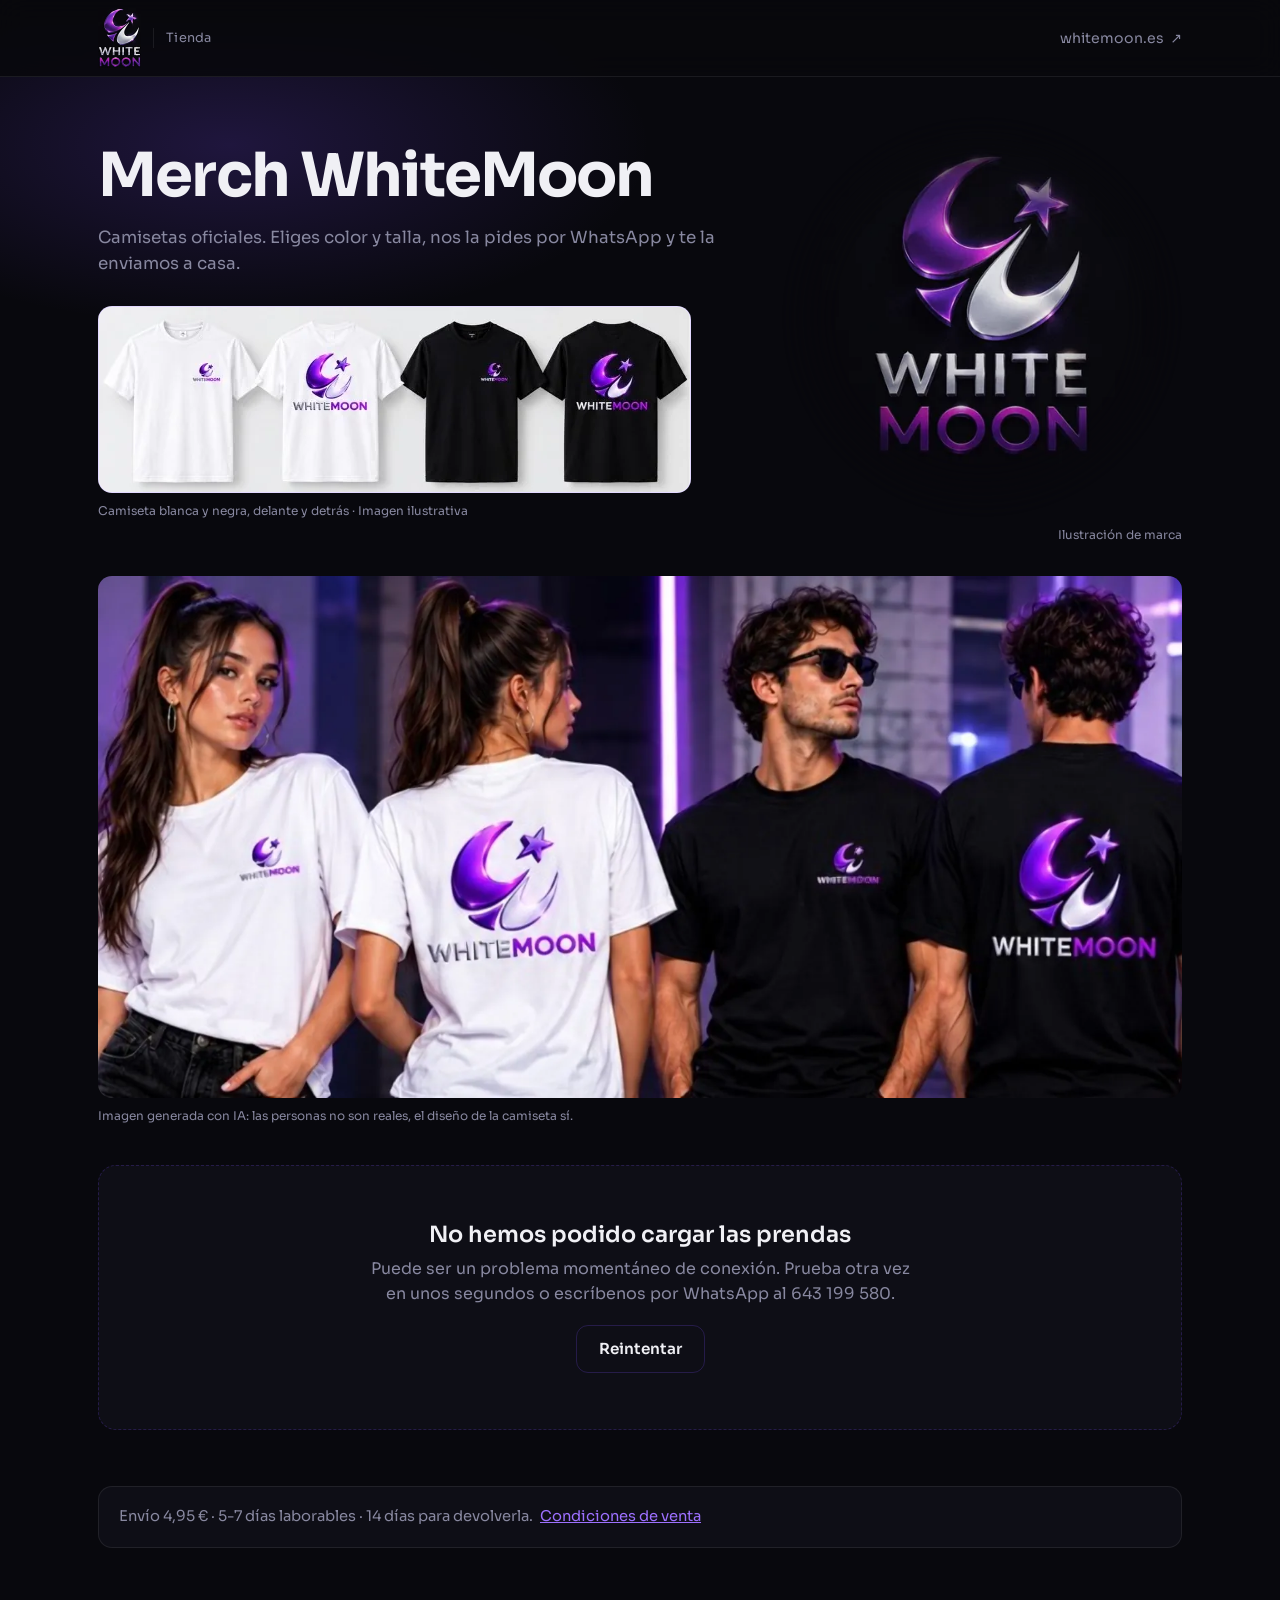
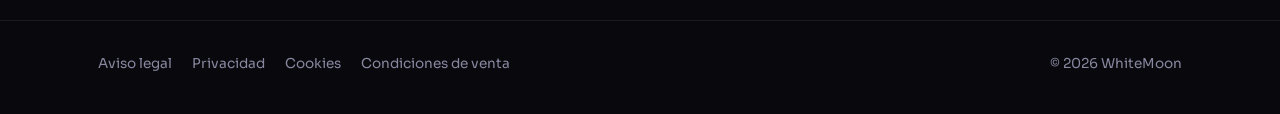
==== index.html @ d34bce5b "fix: sizes real de la foto de modelos Co-Authored-By: Claude Opus 5.5 <noreply@anthropic.com>" ====
<!DOCTYPE html>
<html lang="es">
<head>
<meta charset="utf-8">
<meta name="viewport" content="width=device-width, initial-scale=1">
<meta http-equiv="Content-Security-Policy" content="default-src 'self'; script-src 'self'; style-src 'self'; img-src 'self' data: https://mlaqtniujnvfxcvcourm.supabase.co; font-src 'self'; connect-src 'self' https://mlaqtniujnvfxcvcourm.supabase.co; base-uri 'self'; form-action 'none'; object-src 'none'">
<meta name="referrer" content="strict-origin-when-cross-origin">
<title>Merch WhiteMoon · Camisetas oficiales · WhiteMoon</title>
<meta name="description" content="Camisetas oficiales de WhiteMoon. Elige color y talla y pídela por WhatsApp. Precio final con IVA incluido y 14 días para devolverla.">
<link rel="canonical" href="https://tienda.whitemoon.es/">
<meta name="robots" content="index, follow">
<meta name="theme-color" content="#08080d">

<meta property="og:type" content="website">
<meta property="og:locale" content="es_ES">
<meta property="og:site_name" content="WhiteMoon">
<meta property="og:title" content="Merch WhiteMoon · Camisetas oficiales">
<meta property="og:description" content="Camisetas oficiales de WhiteMoon. Elige color y talla y pídela por WhatsApp.">
<meta property="og:url" content="https://tienda.whitemoon.es/">
<meta property="og:image" content="https://tienda.whitemoon.es/assets/img/og-tienda.jpg">
<meta property="og:image:type" content="image/jpeg">
<meta property="og:image:width" content="1200">
<meta property="og:image:height" content="630">
<meta property="og:image:alt" content="Merch WhiteMoon · Camisetas oficiales">
<meta name="twitter:card" content="summary_large_image">
<meta name="twitter:title" content="Merch WhiteMoon · Camisetas oficiales">
<meta name="twitter:description" content="Camisetas oficiales de WhiteMoon. Elige color y talla y pídela por WhatsApp.">
<meta name="twitter:image" content="https://tienda.whitemoon.es/assets/img/og-tienda.jpg">

<link rel="icon" href="favicon.ico" sizes="any">
<link rel="icon" type="image/png" sizes="32x32" href="favicon-32.png">
<link rel="apple-touch-icon" href="apple-touch-icon.png">
<link rel="preload" href="assets/fonts/sora-latin-var.woff2" as="font" type="font/woff2" crossorigin>
<link rel="preconnect" href="https://mlaqtniujnvfxcvcourm.supabase.co" crossorigin>
<link rel="stylesheet" href="assets/base.css">
<link rel="stylesheet" href="assets/tienda.css">

<script type="application/ld+json">
{
  "@context": "https://schema.org",
  "@type": "Organization",
  "@id": "https://whitemoon.es/#organization",
  "name": "WhiteMoon",
  "url": "https://whitemoon.es/",
  "logo": "https://whitemoon.es/logo.png",
  "email": "comercial@whitemoon.es",
  "telephone": "+34643199580",
  "address": {
    "@type": "PostalAddress",
    "addressLocality": "Majadahonda",
    "addressRegion": "Madrid",
    "addressCountry": "ES"
  }
}
</script>
</head>
<body>
<a class="skip" href="#catalogo">Saltar al catálogo</a>

<header class="top">
  <div class="wrap">
    <a class="brand" href="https://whitemoon.es/" aria-label="WhiteMoon, ir a whitemoon.es">
      <picture>
        <source type="image/webp" srcset="assets/img/logo-wm.webp">
        <img src="assets/img/logo-wm.png" width="86" height="120" alt="WhiteMoon">
      </picture>
      <span>Tienda</span>
    </a>
    <a class="top-link" href="https://whitemoon.es/">whitemoon.es <span aria-hidden="true">↗</span></a>
  </div>
</header>

<main id="main">
  <section class="hero">
    <div class="wrap hero-grid">
      <div class="hero-txt">
        <h1>Merch WhiteMoon</h1>
        <p>Camisetas oficiales. Eliges color y talla, nos la pides por WhatsApp y te la enviamos a casa.</p>
        <figure class="hero-banda">
          <picture>
            <source type="image/webp" srcset="assets/img/camisetas-banda.webp">
            <img src="assets/img/camisetas-banda.jpg" width="591" height="185" alt="Camiseta WhiteMoon en blanco y en negro, vista de frente y de espalda" loading="lazy" decoding="async">
          </picture>
          <figcaption>Camiseta blanca y negra, delante y detrás · Imagen ilustrativa</figcaption>
        </figure>
      </div>
      <figure class="hero-fig">
        <picture>
          <source type="image/webp" srcset="assets/img/hero-merch-480.webp 480w, assets/img/hero-merch-800.webp 800w" sizes="(max-width: 600px) 260px, (max-width: 900px) 300px, 400px">
          <img src="assets/img/hero-merch-800.jpg" width="800" height="800" alt="Logo de WhiteMoon en relieve sobre tela negra" loading="eager" fetchpriority="high" decoding="async">
        </picture>
        <figcaption>Ilustración de marca</figcaption>
      </figure>
    </div>
  </section>

  <section class="wrap modelos" aria-label="La camiseta WhiteMoon puesta">
    <figure class="modelos-fig">
      <picture>
        <source type="image/webp" srcset="assets/img/modelos-camisetas-640.webp 640w, assets/img/modelos-camisetas-1000.webp 1000w, assets/img/modelos-camisetas-1600.webp 1600w, assets/img/modelos-camisetas-2400.webp 2400w" sizes="(max-width: 600px) calc(100vw - 32px), (max-width: 900px) calc(100vw - 44px), min(calc(100vw - 56px), 1084px)">
        <img src="assets/img/modelos-camisetas-1600.jpg" width="2400" height="1155" alt="Cuatro modelos con la camiseta WhiteMoon en blanco y en negro, de frente y de espalda" decoding="async">
      </picture>
      <figcaption>Imagen generada con IA: las personas no son reales, el diseño de la camiseta sí.</figcaption>
    </figure>
  </section>

  <section id="catalogo" class="wrap" aria-labelledby="catalogo-titulo">
    <h2 id="catalogo-titulo" class="sr-only">Prendas disponibles</h2>

    <div id="estado" class="estado" role="status" aria-live="polite">
      <div class="skeleton" aria-hidden="true"><span></span><span></span><span></span></div>
      <p class="sr-only">Cargando prendas…</p>
    </div>

    <ul id="rejilla" class="rejilla" hidden></ul>

    <p class="envio">
      Envío <span data-cfg="envio">4,95 €</span> · <span data-cfg="plazo">5-7 días laborables</span> · <span data-cfg="devolucion">14</span> días para devolverla.
      <a href="condiciones/">Condiciones de venta</a>
    </p>
  </section>
</main>

<footer class="foot">
  <div class="wrap">
    <nav aria-label="Legal">
      <a href="https://whitemoon.es/aviso-legal/">Aviso legal</a>
      <a href="https://whitemoon.es/politica-privacidad/">Privacidad</a>
      <a href="https://whitemoon.es/politica-cookies/">Cookies</a>
      <a href="condiciones/">Condiciones de venta</a>
    </nav>
    <p>© <span id="anio">2026</span> WhiteMoon</p>
  </div>
</footer>

<template id="tpl-prenda">
  <li class="prenda">
    <div class="galeria">
      <div class="pista" tabindex="0"></div>
      <button class="flecha ant" type="button" aria-label="Foto anterior" hidden>‹</button>
      <button class="flecha sig" type="button" aria-label="Foto siguiente" hidden>›</button>
      <div class="puntos" hidden></div>
      <p class="ia" hidden>Modelos generados con IA · la prenda es real</p>
    </div>
    <div class="cuerpo">
      <h3 class="nombre"></h3>
      <p class="desc"></p>
      <p class="precio"><strong></strong> <span>IVA incluido</span></p>
      <fieldset class="opciones op-color" hidden><legend>Color</legend><div class="chips"></div></fieldset>
      <fieldset class="opciones op-talla" hidden><legend>Talla</legend><div class="chips"></div></fieldset>
      <a class="btn btn-wa" role="button" aria-disabled="true" target="_blank" rel="noopener">Pedir por WhatsApp</a>
      <p class="aviso-sel" aria-live="polite"></p>
    </div>
  </li>
</template>

<script src="assets/config.js"></script>
<script src="assets/tienda.js" defer></script>
</body>
</html>
---- assets/base.css ----
@font-face{font-family:'Sora';font-style:normal;font-weight:100 800;font-display:swap;src:url('fonts/sora-latin-var.woff2') format('woff2-variations'),url('fonts/sora-latin-var.woff2') format('woff2')}

:root{
  --bg:#08080d;--bg2:#0e0e16;--card:#111118;--card2:#16161f;
  --p:#7c4dff;--p2:#9d70ff;--g:#00d4aa;--wa:#25D366;--wa-dark:#128C7E;
  --text:#f0f0f5;--muted:#8888a0;--muted2:#5a5a70;
  --border:rgba(124,77,255,.22);--border-soft:rgba(255,255,255,.08);
  --danger:#ff6b81;
  --r:14px;--max:1140px;
  --ease:cubic-bezier(.22,1,.36,1);
  --z-sticky:10;--z-toast:40;
}

*,*::before,*::after{box-sizing:border-box;margin:0;padding:0}
[hidden]{display:none!important}
html{-webkit-text-size-adjust:100%}
body{font-family:'Sora',system-ui,-apple-system,'Segoe UI',sans-serif;background:var(--bg);color:var(--text);line-height:1.6;-webkit-font-smoothing:antialiased;min-height:100vh;display:flex;flex-direction:column;overflow-x:hidden}
main{flex:1;width:100%}
img{max-width:100%;display:block}
a{color:var(--p2)}
a:hover{color:var(--text)}
button,input,textarea,select{font:inherit;color:inherit}
h1,h2,h3{line-height:1.15;text-wrap:balance}
:focus-visible{outline:2px solid var(--g);outline-offset:3px;border-radius:6px}
.sr-only{position:absolute;width:1px;height:1px;padding:0;margin:-1px;overflow:hidden;clip:rect(0,0,0,0);white-space:nowrap;border:0}
.wrap{max-width:var(--max);margin:0 auto;padding:0 28px}
.skip{position:absolute;left:12px;top:-60px;background:var(--p);color:#fff;padding:10px 14px;border-radius:8px;z-index:var(--z-toast);text-decoration:none}
.skip:focus{top:12px}

/* Cabecera */
.top{position:sticky;top:0;z-index:var(--z-sticky);background:rgba(8,8,13,.88);backdrop-filter:blur(14px);-webkit-backdrop-filter:blur(14px);border-bottom:1px solid var(--border-soft)}
.top .wrap{height:76px;display:flex;align-items:center;justify-content:space-between;gap:16px}
.brand{display:flex;align-items:center;gap:12px;text-decoration:none;color:var(--text)}
.brand picture{display:block}
.brand img{height:60px;width:auto}
.brand span{font-size:.8rem;color:var(--muted);border-left:1px solid var(--border-soft);padding-left:12px;letter-spacing:.02em}
.top-link{font-size:.88rem;text-decoration:none;color:var(--muted);display:inline-flex;align-items:center;gap:6px;padding:8px 0}
.top-link:hover{color:var(--text)}

/* Botones */
.btn{display:inline-flex;align-items:center;justify-content:center;gap:8px;min-height:48px;padding:0 22px;border-radius:12px;border:1px solid transparent;font-weight:600;font-size:.95rem;text-decoration:none;cursor:pointer;transition:background-color .2s var(--ease),border-color .2s var(--ease),color .2s var(--ease),transform .2s var(--ease)}
.btn:active{transform:scale(.98)}
.btn-p{background:var(--p);color:#fff}
.btn-p:hover{background:var(--p2);color:#fff}
.btn-ghost{background:transparent;border-color:var(--border);color:var(--text)}
.btn-ghost:hover{border-color:var(--p2);color:var(--text)}
.btn-danger{background:transparent;border-color:rgba(255,107,129,.45);color:var(--danger)}
.btn-danger:hover{background:rgba(255,107,129,.1);color:var(--danger)}
.btn[disabled],.btn[aria-disabled="true"]{opacity:.45;cursor:not-allowed;transform:none}

/* Pie */
.foot{border-top:1px solid var(--border-soft);margin-top:72px;padding:32px 0 40px;font-size:.85rem;color:var(--muted)}
.foot .wrap{display:flex;flex-wrap:wrap;gap:14px 28px;align-items:center;justify-content:space-between}
.foot nav{display:flex;flex-wrap:wrap;gap:8px 20px}
.foot a{color:var(--muted);text-decoration:none}
.foot a:hover{color:var(--text);text-decoration:underline}

@media (max-width:900px){.wrap{padding:0 22px}}
@media (max-width:600px){
  .wrap{padding:0 16px}
  .top .wrap{height:62px}
  .brand img{height:44px}
  .brand span{display:none}
  .foot .wrap{flex-direction:column;align-items:flex-start}
}
@media (prefers-reduced-motion:reduce){*,*::before,*::after{transition-duration:.01ms!important;animation-duration:.01ms!important;scroll-behavior:auto!important}}
---- assets/tienda.css ----
/* Hero */
.hero{padding:40px 0 32px;position:relative;isolation:isolate}
.hero-grid{display:grid;grid-template-columns:minmax(0,1fr) minmax(0,400px);align-items:center;gap:32px 48px}
.hero-fig{justify-self:end;width:100%;max-width:400px}
.hero-fig img{width:100%;height:auto;aspect-ratio:1;-webkit-mask-image:radial-gradient(closest-side,#000 72%,transparent 100%);mask-image:radial-gradient(closest-side,#000 72%,transparent 100%)}
.hero-banda{margin-top:28px;max-width:593px}
.hero-banda img{display:block;width:100%;height:auto;background:#fff;border:1px solid var(--border);border-radius:14px}
.hero-banda figcaption{margin-top:8px;font-size:.75rem;color:var(--muted)}
.hero-fig figcaption{margin-top:8px;font-size:.75rem;color:var(--muted);text-align:right}
.hero::before{content:"";position:absolute;inset:-40px 0 auto 0;height:360px;background:radial-gradient(600px 260px at 18% 30%,rgba(124,77,255,.20),transparent 70%);z-index:-1;pointer-events:none}
.hero h1{font-size:clamp(2.2rem,5.5vw,3.8rem);font-weight:700;letter-spacing:-.03em}
.hero p{margin-top:14px;max-width:52ch;color:var(--muted);font-size:1.05rem}

/* Foto de modelos */
.modelos{margin-bottom:32px}
.modelos-fig img{display:block;width:100%;height:auto;border-radius:14px}
.modelos-fig figcaption{margin-top:8px;font-size:.75rem;color:var(--muted)}

/* Rejilla */
.rejilla{list-style:none;display:grid;grid-template-columns:repeat(auto-fill,minmax(300px,1fr));gap:28px}
.prenda{background:var(--card);border:1px solid var(--border-soft);border-radius:18px;overflow:hidden;display:flex;flex-direction:column;min-width:0}

/* Galería: scroll-snap, sin librerías */
.galeria{position:relative;background:var(--bg2)}
.pista{display:flex;overflow-x:auto;scroll-snap-type:x mandatory;scrollbar-width:none;aspect-ratio:4/5;overscroll-behavior-x:contain}
.pista::-webkit-scrollbar{display:none}
.pista:focus-visible{outline-offset:-3px}
.pista img{flex:0 0 100%;width:100%;height:100%;object-fit:cover;scroll-snap-align:center;scroll-snap-stop:always}
.sin-foto{flex:0 0 100%;display:grid;place-items:center;color:var(--muted2);font-size:.9rem}
.flecha{position:absolute;top:50%;translate:0 -50%;width:40px;height:40px;border-radius:50%;border:1px solid rgba(255,255,255,.18);background:rgba(8,8,13,.62);color:var(--text);font-size:1.5rem;line-height:1;cursor:pointer;display:grid;place-items:center;padding-bottom:3px;transition:background-color .2s var(--ease)}
.flecha:hover{background:rgba(124,77,255,.75)}
.flecha.ant{left:10px}.flecha.sig{right:10px}
.flecha[hidden]{display:none}
.puntos{position:absolute;left:0;right:0;bottom:12px;display:flex;justify-content:center;gap:4px}
.puntos[hidden]{display:none}
.puntos button{width:24px;height:24px;border:0;background:none;cursor:pointer;display:grid;place-items:center}
.puntos button::before{content:"";width:7px;height:7px;border-radius:50%;background:rgba(255,255,255,.45);transition:background-color .2s,transform .2s var(--ease)}
.puntos button[aria-current="true"]::before{background:#fff;transform:scale(1.3)}
.ia{position:absolute;left:10px;top:10px;right:10px;width:fit-content;max-width:calc(100% - 20px);font-size:.72rem;line-height:1.35;padding:6px 10px;border-radius:8px;background:rgba(8,8,13,.78);border:1px solid rgba(255,255,255,.14);color:var(--text)}

/* Cuerpo */
.cuerpo{padding:20px 20px 22px;display:flex;flex-direction:column;gap:14px;flex:1}
.nombre{font-size:1.2rem;font-weight:600;letter-spacing:-.01em}
.desc{color:var(--muted);font-size:.92rem;margin-top:-6px;white-space:pre-line}
.desc:empty{display:none}
.precio{display:flex;align-items:baseline;gap:10px;flex-wrap:wrap}
.precio strong{font-size:1.9rem;font-weight:700;letter-spacing:-.02em}
.precio span{font-size:.8rem;color:var(--muted)}
.opciones{border:0;min-width:0}
.opciones legend{font-size:.8rem;color:var(--muted);margin-bottom:8px}
.opciones[hidden]{display:none}
.chips{display:flex;flex-wrap:wrap;gap:8px}
.chip{position:relative}
.chip input{position:absolute;opacity:0;inset:0;margin:0;cursor:pointer}
.chip span{display:inline-flex;align-items:center;gap:8px;min-height:44px;min-width:48px;justify-content:center;padding:0 14px;border-radius:10px;border:1px solid var(--border-soft);background:var(--card2);font-size:.88rem;transition:border-color .15s,background-color .15s}
.chip input:hover+span{border-color:var(--border)}
.chip input:checked+span{border-color:var(--p2);background:rgba(124,77,255,.18)}
.chip input:focus-visible+span{outline:2px solid var(--g);outline-offset:2px}
.muestra{width:14px;height:14px;border-radius:50%;border:1px solid rgba(255,255,255,.35)}
.btn-wa{margin-top:auto;width:100%;background:var(--wa);color:#06220f;font-weight:700}
.btn-wa:hover{background:#2fe277;color:#06220f}
.btn-wa[aria-disabled="true"]{background:var(--card2);color:var(--muted);border-color:var(--border-soft);opacity:1}
.aviso-sel{font-size:.8rem;color:var(--muted);min-height:1.2em;margin-top:-6px}

/* Estados */
.estado{padding:8px 0 24px}
.estado[hidden]{display:none}
.skeleton{display:grid;grid-template-columns:repeat(auto-fill,minmax(300px,1fr));gap:28px}
.skeleton span{display:block;aspect-ratio:4/6;border-radius:18px;background:linear-gradient(100deg,var(--card) 40%,var(--card2) 50%,var(--card) 60%) 0 0/200% 100%;animation:brillo 1.4s linear infinite}
@keyframes brillo{to{background-position:-200% 0}}
.mensaje{text-align:center;padding:56px 20px;border:1px dashed var(--border);border-radius:18px;background:var(--bg2)}
.mensaje h3{font-size:1.4rem;font-weight:600}
.mensaje p{color:var(--muted);margin:8px auto 18px;max-width:46ch}

.envio{margin-top:32px;padding:18px 20px;border-radius:14px;background:var(--bg2);border:1px solid var(--border-soft);color:var(--muted);font-size:.92rem}
.envio a{margin-left:4px;white-space:nowrap}

@media (max-width:900px){.hero{padding:32px 0 28px}.hero-grid{grid-template-columns:minmax(0,1fr) minmax(0,300px);gap:24px 28px}.rejilla,.skeleton{gap:20px}}
@media (max-width:600px){
  .hero{padding:28px 0 20px}
  .hero-grid{grid-template-columns:1fr}
  .hero-fig{max-width:260px}
  .rejilla,.skeleton{grid-template-columns:1fr}
  .skeleton span:nth-child(n+2){display:none}
  .cuerpo{padding:18px 16px 20px}
}
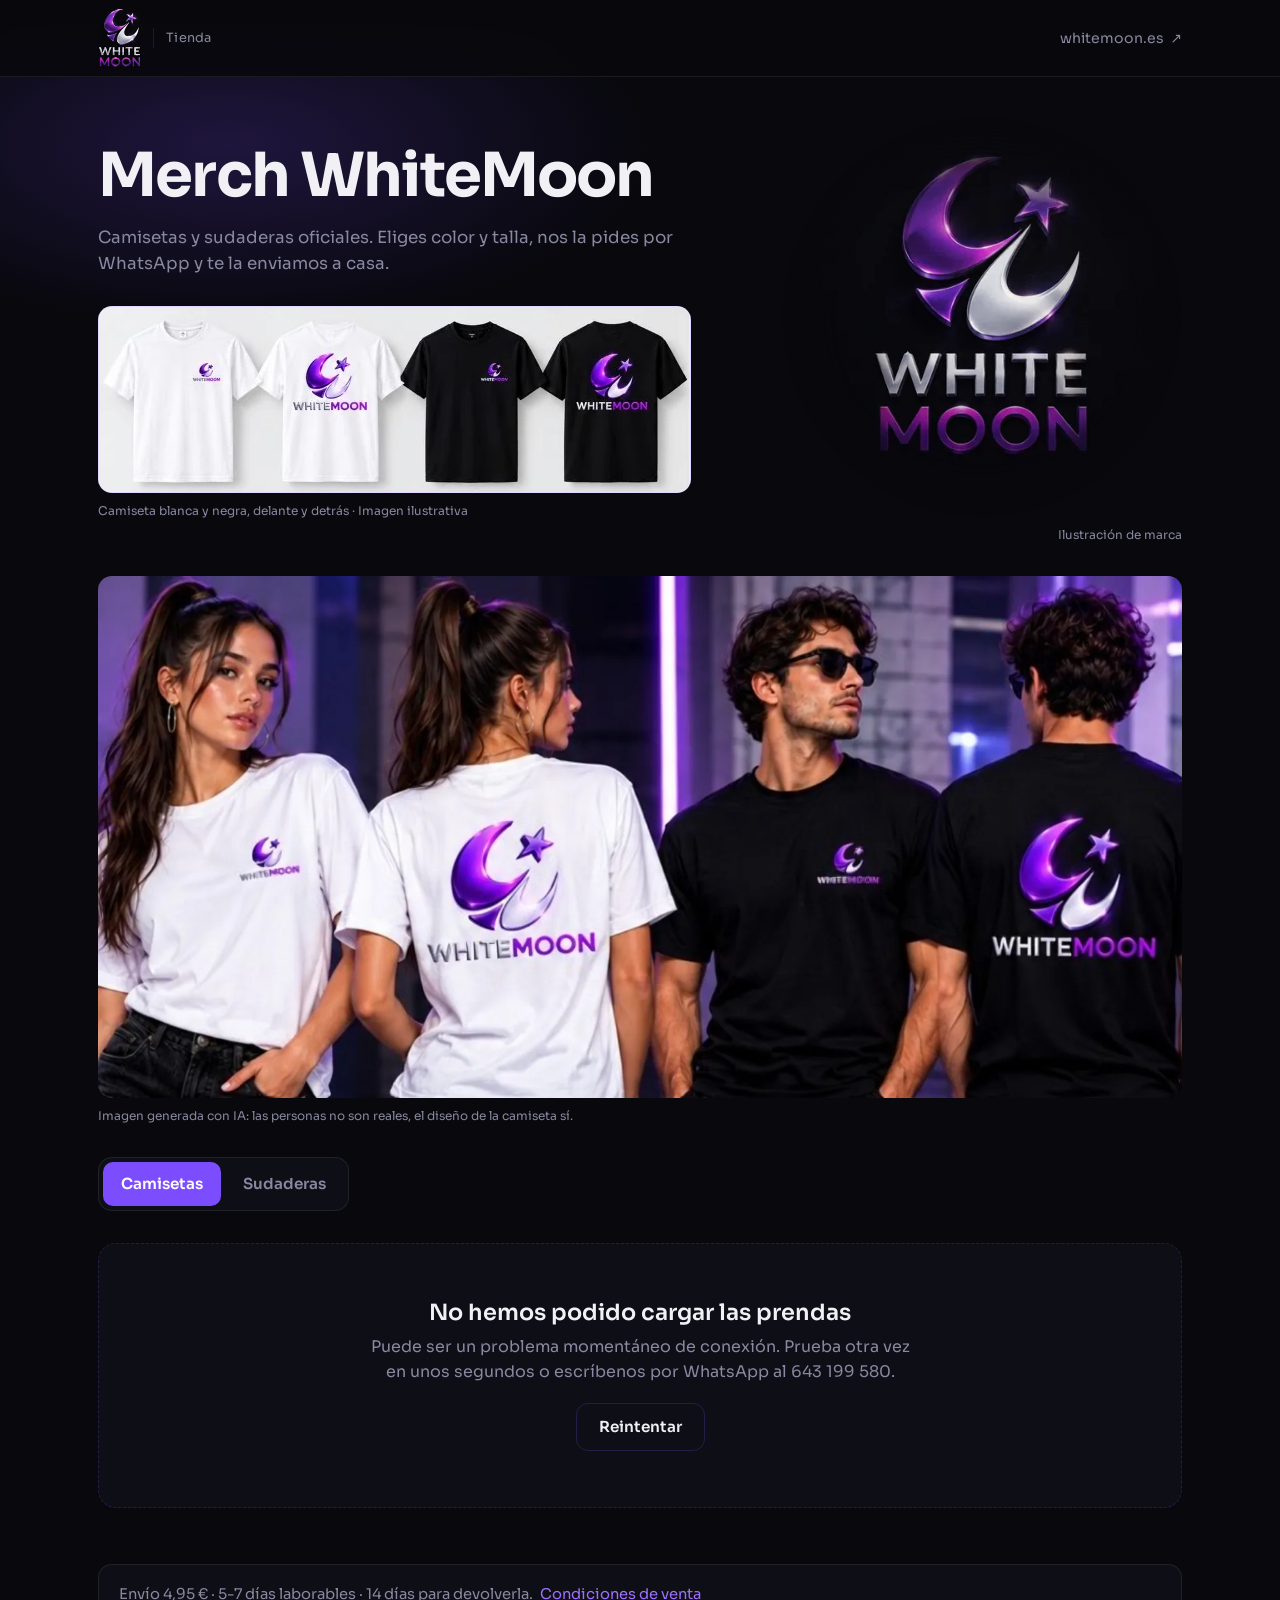
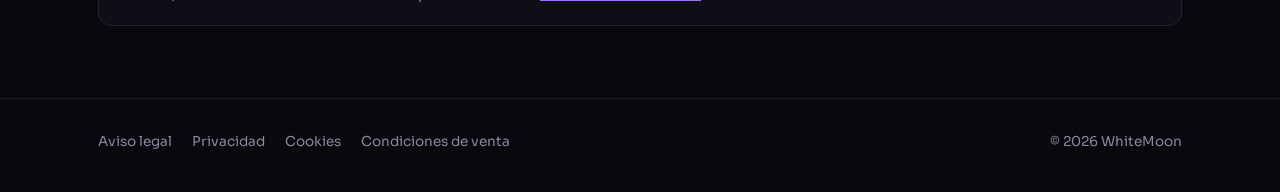
==== commit 7dd1378b: "feat: pestañas Camisetas / Sudaderas en la tienda y categoría en el panel Co-Authored-By: Claude Opu" ====
--- a/index.html
+++ b/index.html
@@ -5,8 +5,8 @@
 <meta name="viewport" content="width=device-width, initial-scale=1">
 <meta http-equiv="Content-Security-Policy" content="default-src 'self'; script-src 'self'; style-src 'self'; img-src 'self' data: https://mlaqtniujnvfxcvcourm.supabase.co; font-src 'self'; connect-src 'self' https://mlaqtniujnvfxcvcourm.supabase.co; base-uri 'self'; form-action 'none'; object-src 'none'">
 <meta name="referrer" content="strict-origin-when-cross-origin">
-<title>Merch WhiteMoon · Camisetas oficiales · WhiteMoon</title>
-<meta name="description" content="Camisetas oficiales de WhiteMoon. Elige color y talla y pídela por WhatsApp. Precio final con IVA incluido y 14 días para devolverla.">
+<title>Merch WhiteMoon · Camisetas y sudaderas oficiales · WhiteMoon</title>
+<meta name="description" content="Camisetas y sudaderas oficiales de WhiteMoon. Elige color y talla y pídela por WhatsApp. Precio final con IVA incluido y 14 días para devolverla.">
 <link rel="canonical" href="https://tienda.whitemoon.es/">
 <meta name="robots" content="index, follow">
 <meta name="theme-color" content="#08080d">
@@ -14,8 +14,8 @@
 <meta property="og:type" content="website">
 <meta property="og:locale" content="es_ES">
 <meta property="og:site_name" content="WhiteMoon">
-<meta property="og:title" content="Merch WhiteMoon · Camisetas oficiales">
-<meta property="og:description" content="Camisetas oficiales de WhiteMoon. Elige color y talla y pídela por WhatsApp.">
+<meta property="og:title" content="Merch WhiteMoon · Camisetas y sudaderas oficiales">
+<meta property="og:description" content="Camisetas y sudaderas oficiales de WhiteMoon. Elige color y talla y pídela por WhatsApp.">
 <meta property="og:url" content="https://tienda.whitemoon.es/">
 <meta property="og:image" content="https://tienda.whitemoon.es/assets/img/og-tienda.jpg">
 <meta property="og:image:type" content="image/jpeg">
@@ -23,8 +23,8 @@
 <meta property="og:image:height" content="630">
 <meta property="og:image:alt" content="Merch WhiteMoon · Camisetas oficiales">
 <meta name="twitter:card" content="summary_large_image">
-<meta name="twitter:title" content="Merch WhiteMoon · Camisetas oficiales">
-<meta name="twitter:description" content="Camisetas oficiales de WhiteMoon. Elige color y talla y pídela por WhatsApp.">
+<meta name="twitter:title" content="Merch WhiteMoon · Camisetas y sudaderas oficiales">
+<meta name="twitter:description" content="Camisetas y sudaderas oficiales de WhiteMoon. Elige color y talla y pídela por WhatsApp.">
 <meta name="twitter:image" content="https://tienda.whitemoon.es/assets/img/og-tienda.jpg">
 
 <link rel="icon" href="favicon.ico" sizes="any">
@@ -75,7 +75,7 @@
     <div class="wrap hero-grid">
       <div class="hero-txt">
         <h1>Merch WhiteMoon</h1>
-        <p>Camisetas oficiales. Eliges color y talla, nos la pides por WhatsApp y te la enviamos a casa.</p>
+        <p>Camisetas y sudaderas oficiales. Eliges color y talla, nos la pides por WhatsApp y te la enviamos a casa.</p>
         <figure class="hero-banda">
           <picture>
             <source type="image/webp" srcset="assets/img/camisetas-banda.webp">
@@ -107,12 +107,19 @@
   <section id="catalogo" class="wrap" aria-labelledby="catalogo-titulo">
     <h2 id="catalogo-titulo" class="sr-only">Prendas disponibles</h2>
 
-    <div id="estado" class="estado" role="status" aria-live="polite">
-      <div class="skeleton" aria-hidden="true"><span></span><span></span><span></span></div>
-      <p class="sr-only">Cargando prendas…</p>
+    <div class="pestanas" role="tablist" aria-label="Categorías de prendas">
+      <button type="button" role="tab" id="tab-camiseta" data-cat="camiseta" data-hash="camisetas" aria-controls="panel-cat" aria-selected="true">Camisetas <span class="cuenta"></span></button>
+      <button type="button" role="tab" id="tab-sudadera" data-cat="sudadera" data-hash="sudaderas" aria-controls="panel-cat" aria-selected="false" tabindex="-1">Sudaderas <span class="cuenta"></span></button>
     </div>
 
-    <ul id="rejilla" class="rejilla" hidden></ul>
+    <div id="panel-cat" role="tabpanel" aria-labelledby="tab-camiseta">
+      <div id="estado" class="estado" role="status" aria-live="polite">
+        <div class="skeleton" aria-hidden="true"><span></span><span></span><span></span></div>
+        <p class="sr-only">Cargando prendas…</p>
+      </div>
+
+      <ul id="rejilla" class="rejilla" hidden></ul>
+    </div>
 
     <p class="envio">
       Envío <span data-cfg="envio">4,95 €</span> · <span data-cfg="plazo">5-7 días laborables</span> · <span data-cfg="devolucion">14</span> días para devolverla.
--- a/assets/tienda.css
+++ b/assets/tienda.css
@@ -16,16 +16,24 @@
 .modelos-fig img{display:block;width:100%;height:auto;border-radius:14px}
 .modelos-fig figcaption{margin-top:8px;font-size:.75rem;color:var(--muted)}
 
+/* Pestañas de categoría */
+.pestanas{display:inline-flex;gap:4px;padding:4px;margin-bottom:24px;border:1px solid var(--border-soft);border-radius:14px;background:var(--bg2);max-width:100%}
+.pestanas [role="tab"]{min-height:44px;padding:0 18px;border:0;border-radius:10px;background:transparent;color:var(--muted);font-weight:600;font-size:.95rem;cursor:pointer;white-space:nowrap;transition:background-color .2s var(--ease),color .2s var(--ease)}
+.pestanas [role="tab"]:hover{color:var(--text)}
+.pestanas [role="tab"][aria-selected="true"]{background:var(--p);color:#fff}
+.pestanas .cuenta{font-weight:400}
+
 /* Rejilla */
-.rejilla{list-style:none;display:grid;grid-template-columns:repeat(auto-fill,minmax(300px,1fr));gap:28px}
+.rejilla{list-style:none;display:grid;grid-template-columns:repeat(2,minmax(0,1fr));gap:28px}
+@media (min-width:601px){.rejilla,.skeleton{max-width:860px}}
 .prenda{background:var(--card);border:1px solid var(--border-soft);border-radius:18px;overflow:hidden;display:flex;flex-direction:column;min-width:0}
 
 /* Galería: scroll-snap, sin librerías */
 .galeria{position:relative;background:var(--bg2)}
-.pista{display:flex;overflow-x:auto;scroll-snap-type:x mandatory;scrollbar-width:none;aspect-ratio:4/5;overscroll-behavior-x:contain}
+.pista{display:flex;overflow-x:auto;scroll-snap-type:x mandatory;scrollbar-width:none;aspect-ratio:1/1;overscroll-behavior-x:contain}
 .pista::-webkit-scrollbar{display:none}
 .pista:focus-visible{outline-offset:-3px}
-.pista img{flex:0 0 100%;width:100%;height:100%;object-fit:cover;scroll-snap-align:center;scroll-snap-stop:always}
+.pista img{flex:0 0 100%;width:100%;height:100%;object-fit:contain;scroll-snap-align:center;scroll-snap-stop:always}
 .sin-foto{flex:0 0 100%;display:grid;place-items:center;color:var(--muted2);font-size:.9rem}
 .flecha{position:absolute;top:50%;translate:0 -50%;width:40px;height:40px;border-radius:50%;border:1px solid rgba(255,255,255,.18);background:rgba(8,8,13,.62);color:var(--text);font-size:1.5rem;line-height:1;cursor:pointer;display:grid;place-items:center;padding-bottom:3px;transition:background-color .2s var(--ease)}
 .flecha:hover{background:rgba(124,77,255,.75)}
@@ -65,8 +73,8 @@
 /* Estados */
 .estado{padding:8px 0 24px}
 .estado[hidden]{display:none}
-.skeleton{display:grid;grid-template-columns:repeat(auto-fill,minmax(300px,1fr));gap:28px}
-.skeleton span{display:block;aspect-ratio:4/6;border-radius:18px;background:linear-gradient(100deg,var(--card) 40%,var(--card2) 50%,var(--card) 60%) 0 0/200% 100%;animation:brillo 1.4s linear infinite}
+.skeleton{display:grid;grid-template-columns:repeat(2,minmax(0,1fr));gap:28px}
+.skeleton span{display:block;aspect-ratio:1/1.94;border-radius:18px;background:linear-gradient(100deg,var(--card) 40%,var(--card2) 50%,var(--card) 60%) 0 0/200% 100%;animation:brillo 1.4s linear infinite}
 @keyframes brillo{to{background-position:-200% 0}}
 .mensaje{text-align:center;padding:56px 20px;border:1px dashed var(--border);border-radius:18px;background:var(--bg2)}
 .mensaje h3{font-size:1.4rem;font-weight:600}
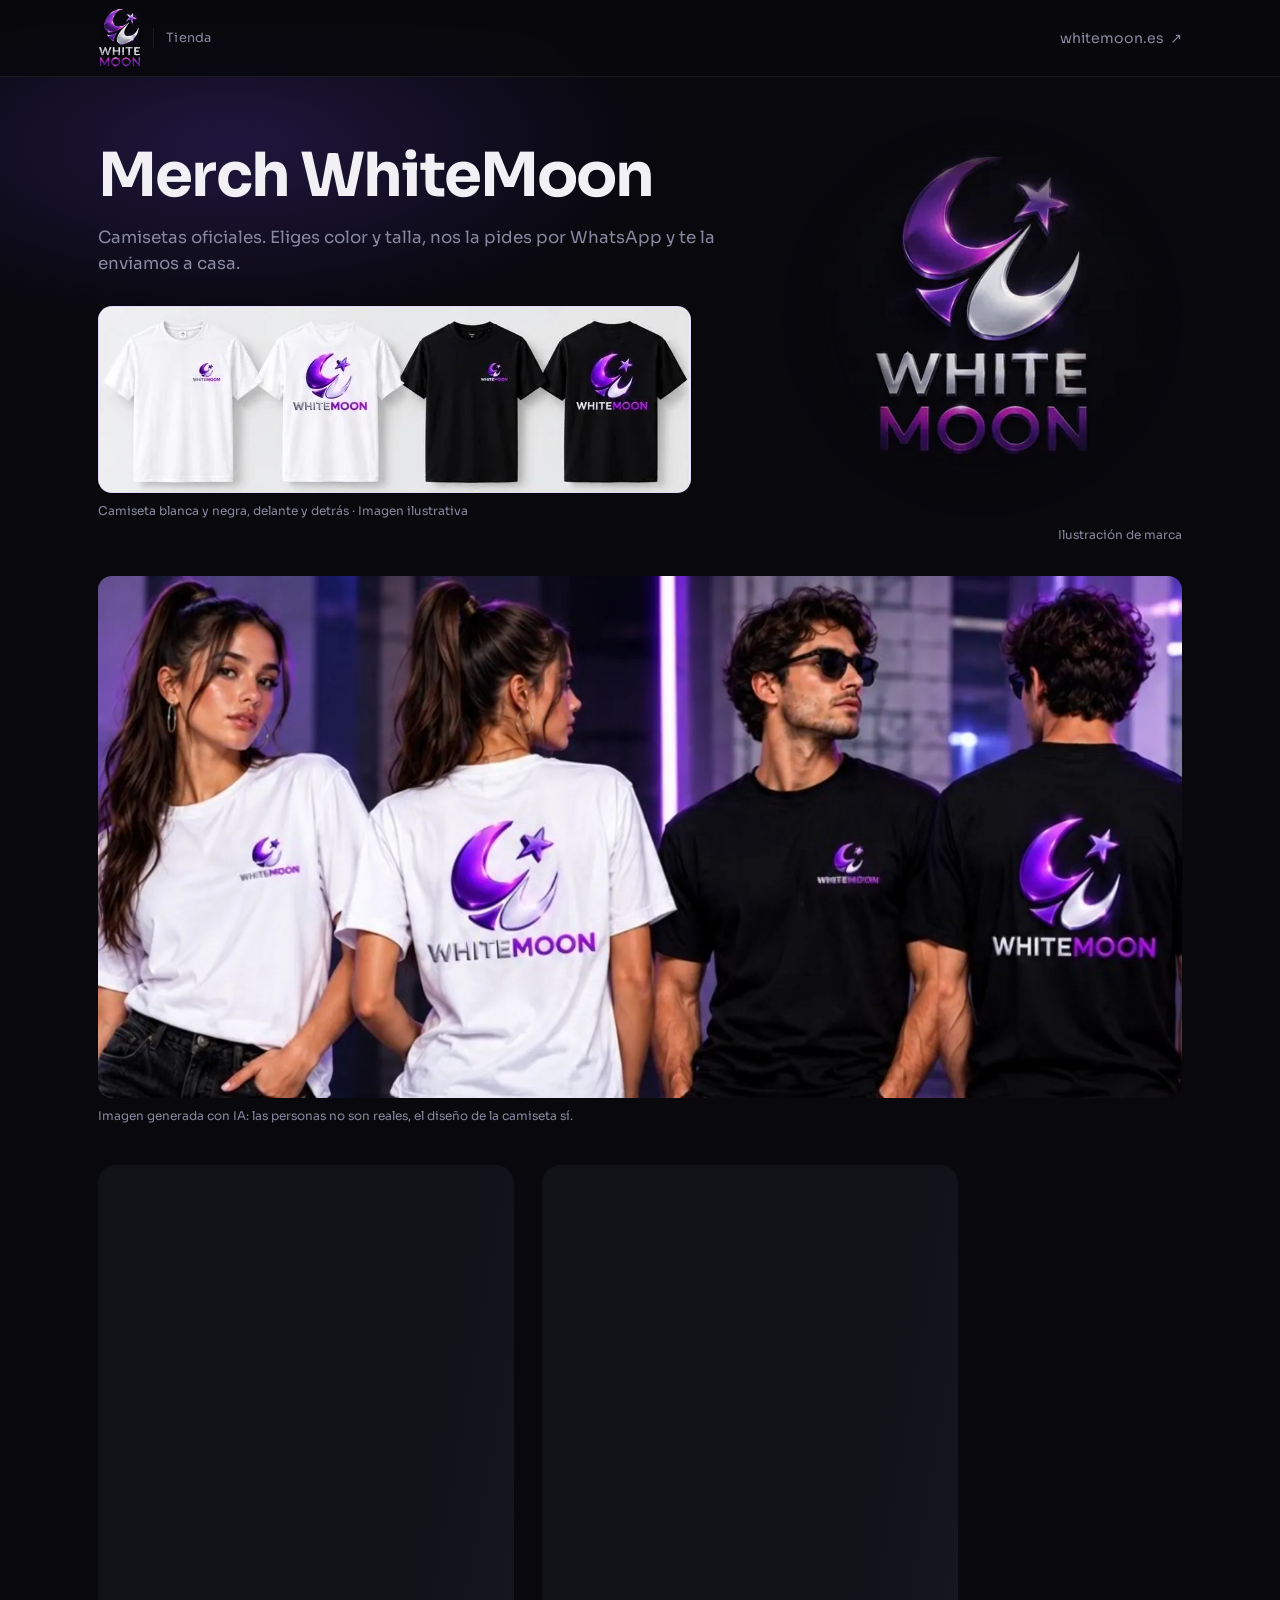
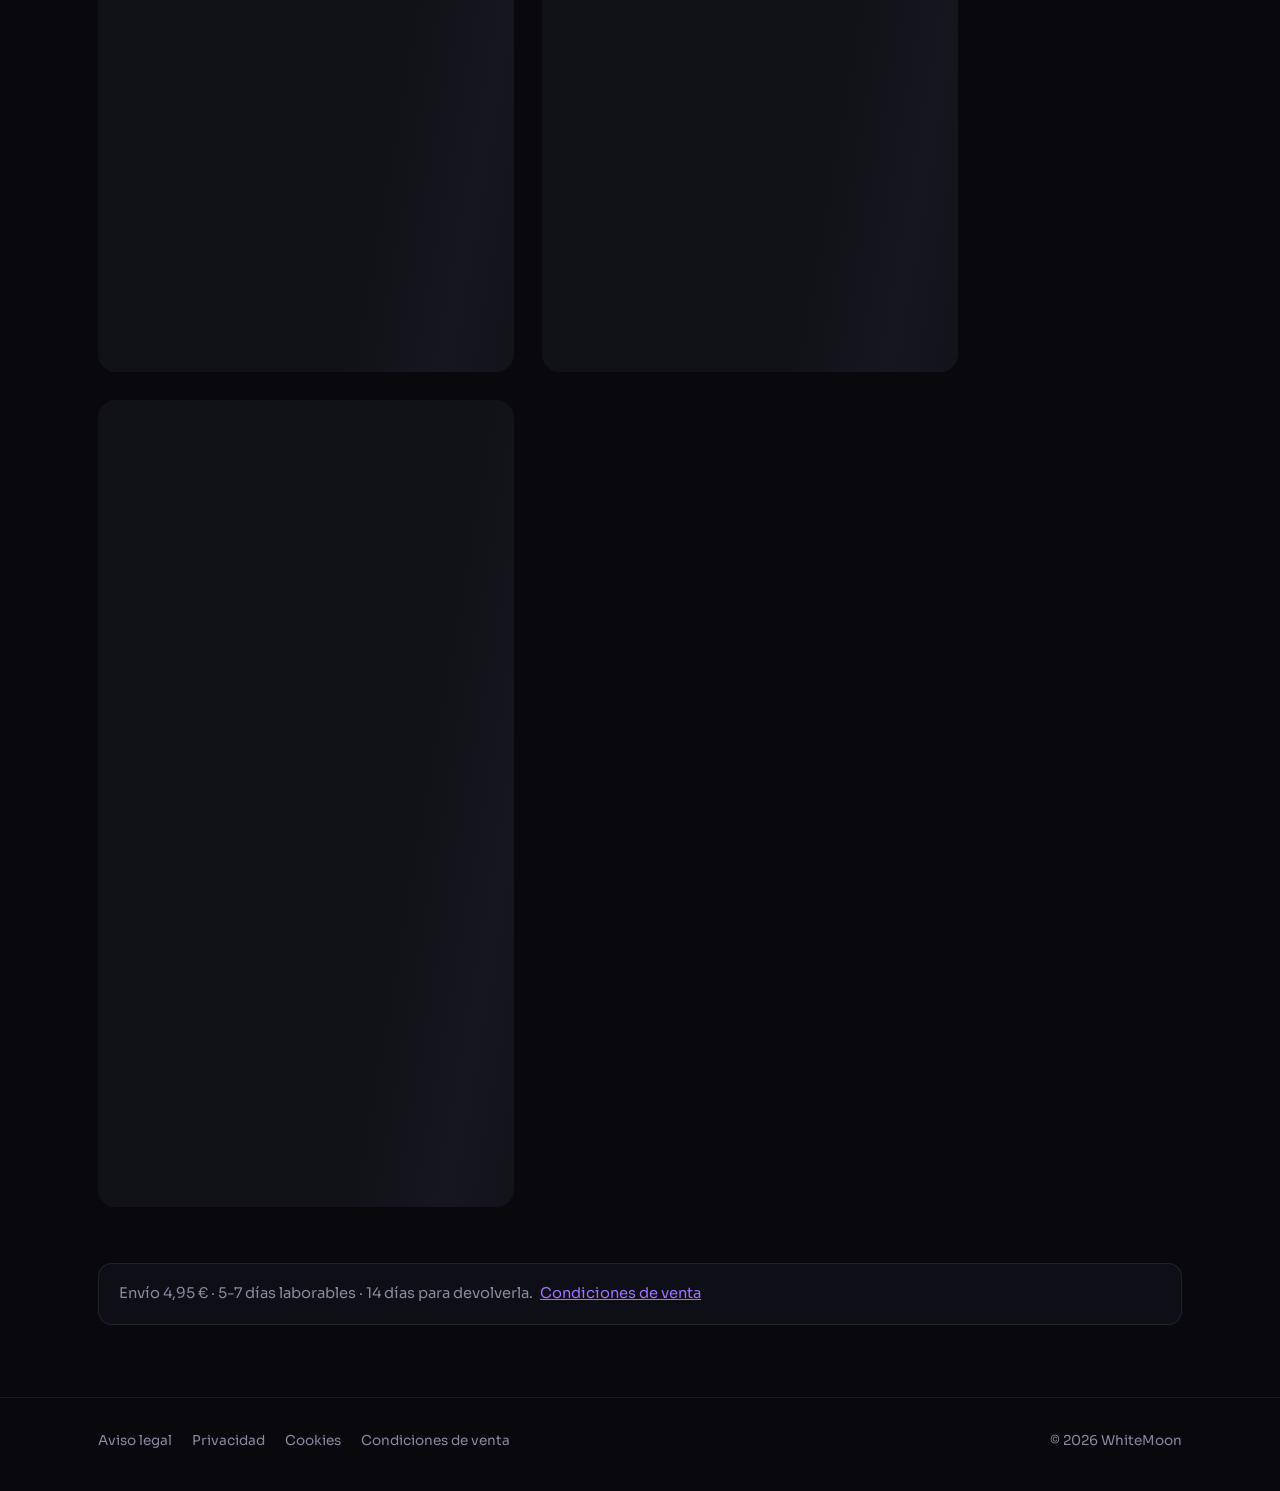
==== commit f644664c: "fix: el logo de la barra lleva a la portada de la tienda (#7) Co-authored-by: Claude Opus 5.5 <norep" ====
--- a/index.html
+++ b/index.html
@@ -5,8 +5,8 @@
 <meta name="viewport" content="width=device-width, initial-scale=1">
 <meta http-equiv="Content-Security-Policy" content="default-src 'self'; script-src 'self'; style-src 'self'; img-src 'self' data: https://mlaqtniujnvfxcvcourm.supabase.co; font-src 'self'; connect-src 'self' https://mlaqtniujnvfxcvcourm.supabase.co; base-uri 'self'; form-action 'none'; object-src 'none'">
 <meta name="referrer" content="strict-origin-when-cross-origin">
-<title>Merch WhiteMoon · Camisetas y sudaderas oficiales · WhiteMoon</title>
-<meta name="description" content="Camisetas y sudaderas oficiales de WhiteMoon. Elige color y talla y pídela por WhatsApp. Precio final con IVA incluido y 14 días para devolverla.">
+<title>Merch WhiteMoon · Camisetas oficiales · WhiteMoon</title>
+<meta name="description" content="Camisetas oficiales de WhiteMoon. Elige color y talla y pídela por WhatsApp. Precio final con IVA incluido y 14 días para devolverla.">
 <link rel="canonical" href="https://tienda.whitemoon.es/">
 <meta name="robots" content="index, follow">
 <meta name="theme-color" content="#08080d">
@@ -14,8 +14,8 @@
 <meta property="og:type" content="website">
 <meta property="og:locale" content="es_ES">
 <meta property="og:site_name" content="WhiteMoon">
-<meta property="og:title" content="Merch WhiteMoon · Camisetas y sudaderas oficiales">
-<meta property="og:description" content="Camisetas y sudaderas oficiales de WhiteMoon. Elige color y talla y pídela por WhatsApp.">
+<meta property="og:title" content="Merch WhiteMoon · Camisetas oficiales">
+<meta property="og:description" content="Camisetas oficiales de WhiteMoon. Elige color y talla y pídela por WhatsApp.">
 <meta property="og:url" content="https://tienda.whitemoon.es/">
 <meta property="og:image" content="https://tienda.whitemoon.es/assets/img/og-tienda.jpg">
 <meta property="og:image:type" content="image/jpeg">
@@ -23,8 +23,8 @@
 <meta property="og:image:height" content="630">
 <meta property="og:image:alt" content="Merch WhiteMoon · Camisetas oficiales">
 <meta name="twitter:card" content="summary_large_image">
-<meta name="twitter:title" content="Merch WhiteMoon · Camisetas y sudaderas oficiales">
-<meta name="twitter:description" content="Camisetas y sudaderas oficiales de WhiteMoon. Elige color y talla y pídela por WhatsApp.">
+<meta name="twitter:title" content="Merch WhiteMoon · Camisetas oficiales">
+<meta name="twitter:description" content="Camisetas oficiales de WhiteMoon. Elige color y talla y pídela por WhatsApp.">
 <meta name="twitter:image" content="https://tienda.whitemoon.es/assets/img/og-tienda.jpg">
 
 <link rel="icon" href="favicon.ico" sizes="any">
@@ -59,7 +59,7 @@
 
 <header class="top">
   <div class="wrap">
-    <a class="brand" href="https://whitemoon.es/" aria-label="WhiteMoon, ir a whitemoon.es">
+    <a class="brand" href="./" aria-label="Merch WhiteMoon, ir a la portada de la tienda">
       <picture>
         <source type="image/webp" srcset="assets/img/logo-wm.webp">
         <img src="assets/img/logo-wm.png" width="86" height="120" alt="WhiteMoon">
@@ -75,7 +75,7 @@
     <div class="wrap hero-grid">
       <div class="hero-txt">
         <h1>Merch WhiteMoon</h1>
-        <p>Camisetas y sudaderas oficiales. Eliges color y talla, nos la pides por WhatsApp y te la enviamos a casa.</p>
+        <p>Camisetas oficiales. Eliges color y talla, nos la pides por WhatsApp y te la enviamos a casa.</p>
         <figure class="hero-banda">
           <picture>
             <source type="image/webp" srcset="assets/img/camisetas-banda.webp">
@@ -107,19 +107,12 @@
   <section id="catalogo" class="wrap" aria-labelledby="catalogo-titulo">
     <h2 id="catalogo-titulo" class="sr-only">Prendas disponibles</h2>
 
-    <div class="pestanas" role="tablist" aria-label="Categorías de prendas">
-      <button type="button" role="tab" id="tab-camiseta" data-cat="camiseta" data-hash="camisetas" aria-controls="panel-cat" aria-selected="true">Camisetas <span class="cuenta"></span></button>
-      <button type="button" role="tab" id="tab-sudadera" data-cat="sudadera" data-hash="sudaderas" aria-controls="panel-cat" aria-selected="false" tabindex="-1">Sudaderas <span class="cuenta"></span></button>
+    <div id="estado" class="estado" role="status" aria-live="polite">
+      <div class="skeleton" aria-hidden="true"><span></span><span></span><span></span></div>
+      <p class="sr-only">Cargando prendas…</p>
     </div>
 
-    <div id="panel-cat" role="tabpanel" aria-labelledby="tab-camiseta">
-      <div id="estado" class="estado" role="status" aria-live="polite">
-        <div class="skeleton" aria-hidden="true"><span></span><span></span><span></span></div>
-        <p class="sr-only">Cargando prendas…</p>
-      </div>
-
-      <ul id="rejilla" class="rejilla" hidden></ul>
-    </div>
+    <ul id="rejilla" class="rejilla" hidden></ul>
 
     <p class="envio">
       Envío <span data-cfg="envio">4,95 €</span> · <span data-cfg="plazo">5-7 días laborables</span> · <span data-cfg="devolucion">14</span> días para devolverla.
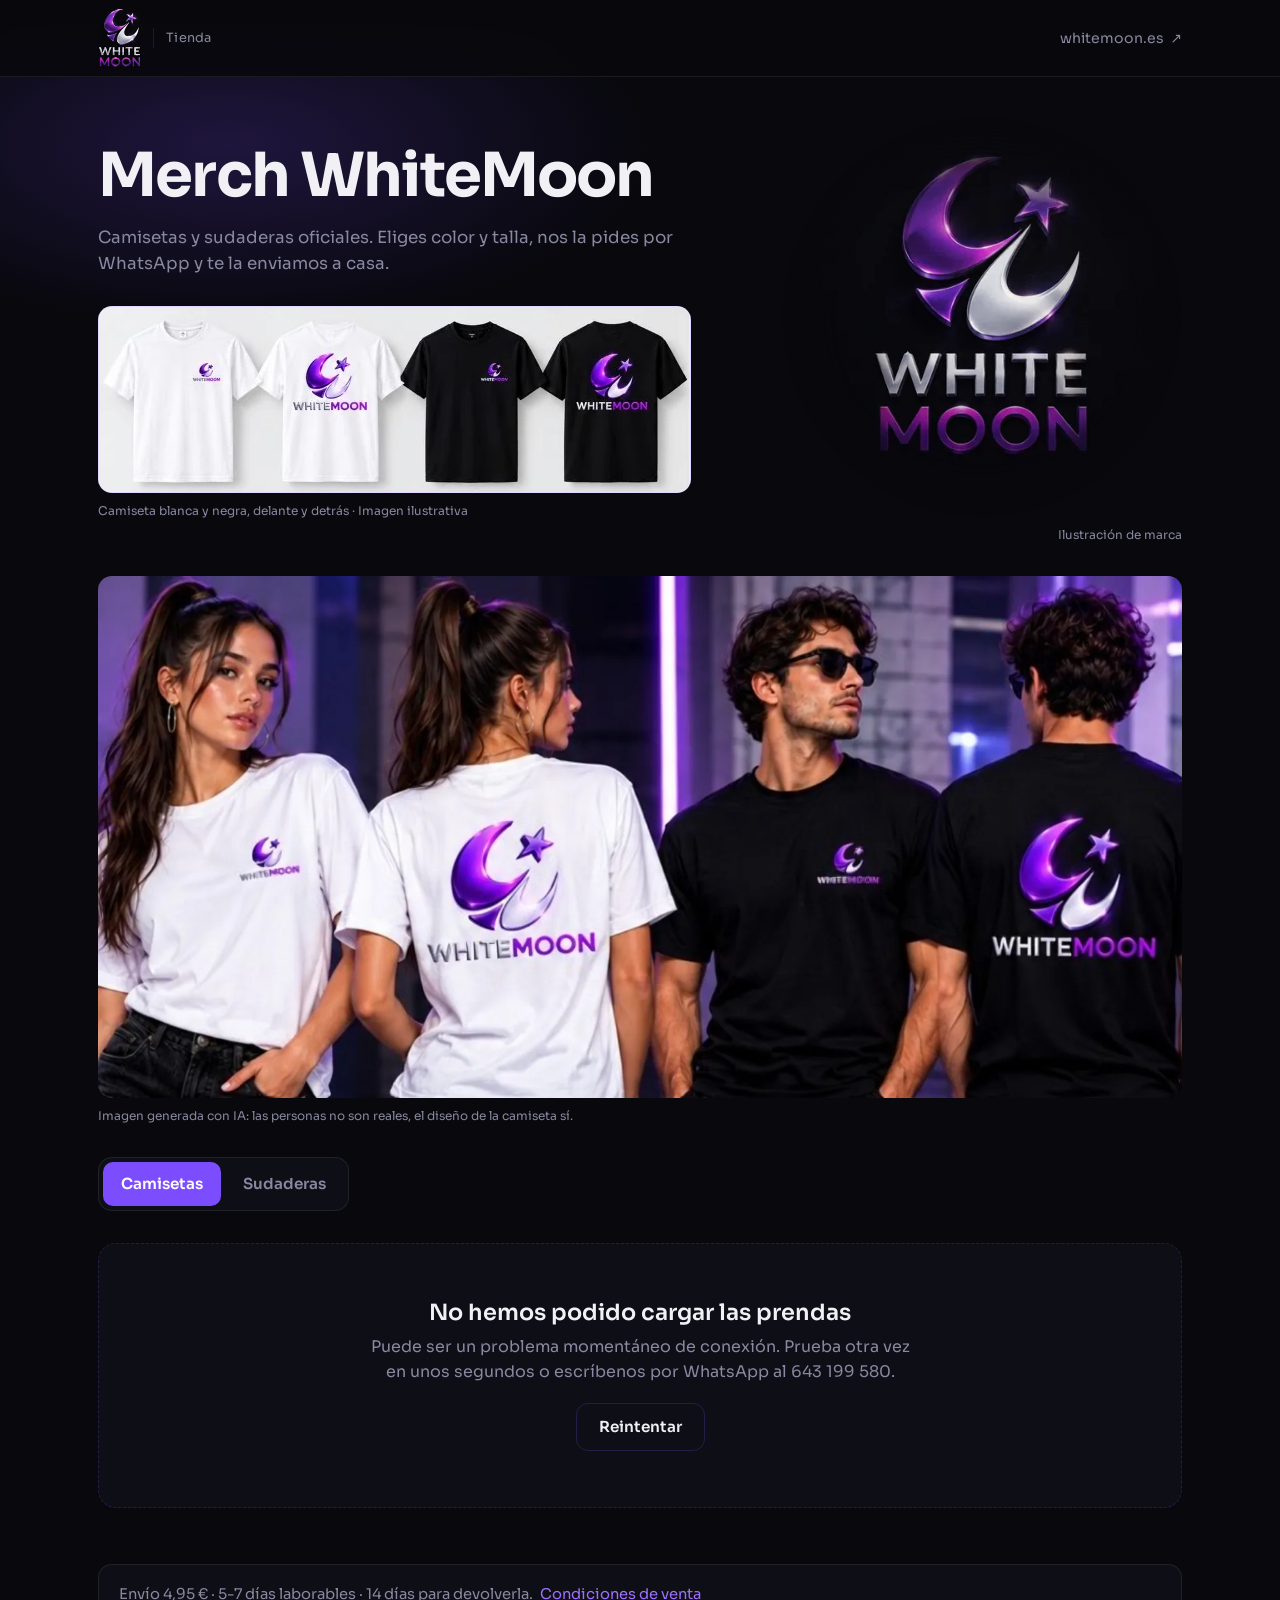
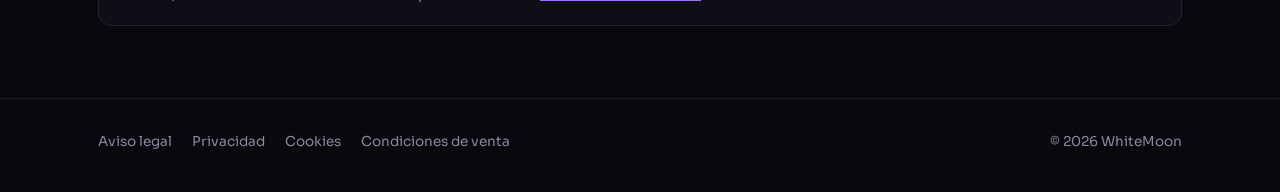
==== commit 8effcdd8: "feat: pestañas Camisetas / Sudaderas en la tienda y categoría en el panel (#8) Co-authored-by: Claud" ====
--- a/index.html
+++ b/index.html
@@ -5,8 +5,8 @@
 <meta name="viewport" content="width=device-width, initial-scale=1">
 <meta http-equiv="Content-Security-Policy" content="default-src 'self'; script-src 'self'; style-src 'self'; img-src 'self' data: https://mlaqtniujnvfxcvcourm.supabase.co; font-src 'self'; connect-src 'self' https://mlaqtniujnvfxcvcourm.supabase.co; base-uri 'self'; form-action 'none'; object-src 'none'">
 <meta name="referrer" content="strict-origin-when-cross-origin">
-<title>Merch WhiteMoon · Camisetas oficiales · WhiteMoon</title>
-<meta name="description" content="Camisetas oficiales de WhiteMoon. Elige color y talla y pídela por WhatsApp. Precio final con IVA incluido y 14 días para devolverla.">
+<title>Merch WhiteMoon · Camisetas y sudaderas oficiales · WhiteMoon</title>
+<meta name="description" content="Camisetas y sudaderas oficiales de WhiteMoon. Elige color y talla y pídela por WhatsApp. Precio final con IVA incluido y 14 días para devolverla.">
 <link rel="canonical" href="https://tienda.whitemoon.es/">
 <meta name="robots" content="index, follow">
 <meta name="theme-color" content="#08080d">
@@ -14,8 +14,8 @@
 <meta property="og:type" content="website">
 <meta property="og:locale" content="es_ES">
 <meta property="og:site_name" content="WhiteMoon">
-<meta property="og:title" content="Merch WhiteMoon · Camisetas oficiales">
-<meta property="og:description" content="Camisetas oficiales de WhiteMoon. Elige color y talla y pídela por WhatsApp.">
+<meta property="og:title" content="Merch WhiteMoon · Camisetas y sudaderas oficiales">
+<meta property="og:description" content="Camisetas y sudaderas oficiales de WhiteMoon. Elige color y talla y pídela por WhatsApp.">
 <meta property="og:url" content="https://tienda.whitemoon.es/">
 <meta property="og:image" content="https://tienda.whitemoon.es/assets/img/og-tienda.jpg">
 <meta property="og:image:type" content="image/jpeg">
@@ -23,8 +23,8 @@
 <meta property="og:image:height" content="630">
 <meta property="og:image:alt" content="Merch WhiteMoon · Camisetas oficiales">
 <meta name="twitter:card" content="summary_large_image">
-<meta name="twitter:title" content="Merch WhiteMoon · Camisetas oficiales">
-<meta name="twitter:description" content="Camisetas oficiales de WhiteMoon. Elige color y talla y pídela por WhatsApp.">
+<meta name="twitter:title" content="Merch WhiteMoon · Camisetas y sudaderas oficiales">
+<meta name="twitter:description" content="Camisetas y sudaderas oficiales de WhiteMoon. Elige color y talla y pídela por WhatsApp.">
 <meta name="twitter:image" content="https://tienda.whitemoon.es/assets/img/og-tienda.jpg">
 
 <link rel="icon" href="favicon.ico" sizes="any">
@@ -75,7 +75,7 @@
     <div class="wrap hero-grid">
       <div class="hero-txt">
         <h1>Merch WhiteMoon</h1>
-        <p>Camisetas oficiales. Eliges color y talla, nos la pides por WhatsApp y te la enviamos a casa.</p>
+        <p>Camisetas y sudaderas oficiales. Eliges color y talla, nos la pides por WhatsApp y te la enviamos a casa.</p>
         <figure class="hero-banda">
           <picture>
             <source type="image/webp" srcset="assets/img/camisetas-banda.webp">
@@ -107,12 +107,19 @@
   <section id="catalogo" class="wrap" aria-labelledby="catalogo-titulo">
     <h2 id="catalogo-titulo" class="sr-only">Prendas disponibles</h2>
 
-    <div id="estado" class="estado" role="status" aria-live="polite">
-      <div class="skeleton" aria-hidden="true"><span></span><span></span><span></span></div>
-      <p class="sr-only">Cargando prendas…</p>
+    <div class="pestanas" role="tablist" aria-label="Categorías de prendas">
+      <button type="button" role="tab" id="tab-camiseta" data-cat="camiseta" data-hash="camisetas" aria-controls="panel-cat" aria-selected="true">Camisetas <span class="cuenta"></span></button>
+      <button type="button" role="tab" id="tab-sudadera" data-cat="sudadera" data-hash="sudaderas" aria-controls="panel-cat" aria-selected="false" tabindex="-1">Sudaderas <span class="cuenta"></span></button>
     </div>
 
-    <ul id="rejilla" class="rejilla" hidden></ul>
+    <div id="panel-cat" role="tabpanel" aria-labelledby="tab-camiseta">
+      <div id="estado" class="estado" role="status" aria-live="polite">
+        <div class="skeleton" aria-hidden="true"><span></span><span></span><span></span></div>
+        <p class="sr-only">Cargando prendas…</p>
+      </div>
+
+      <ul id="rejilla" class="rejilla" hidden></ul>
+    </div>
 
     <p class="envio">
       Envío <span data-cfg="envio">4,95 €</span> · <span data-cfg="plazo">5-7 días laborables</span> · <span data-cfg="devolucion">14</span> días para devolverla.
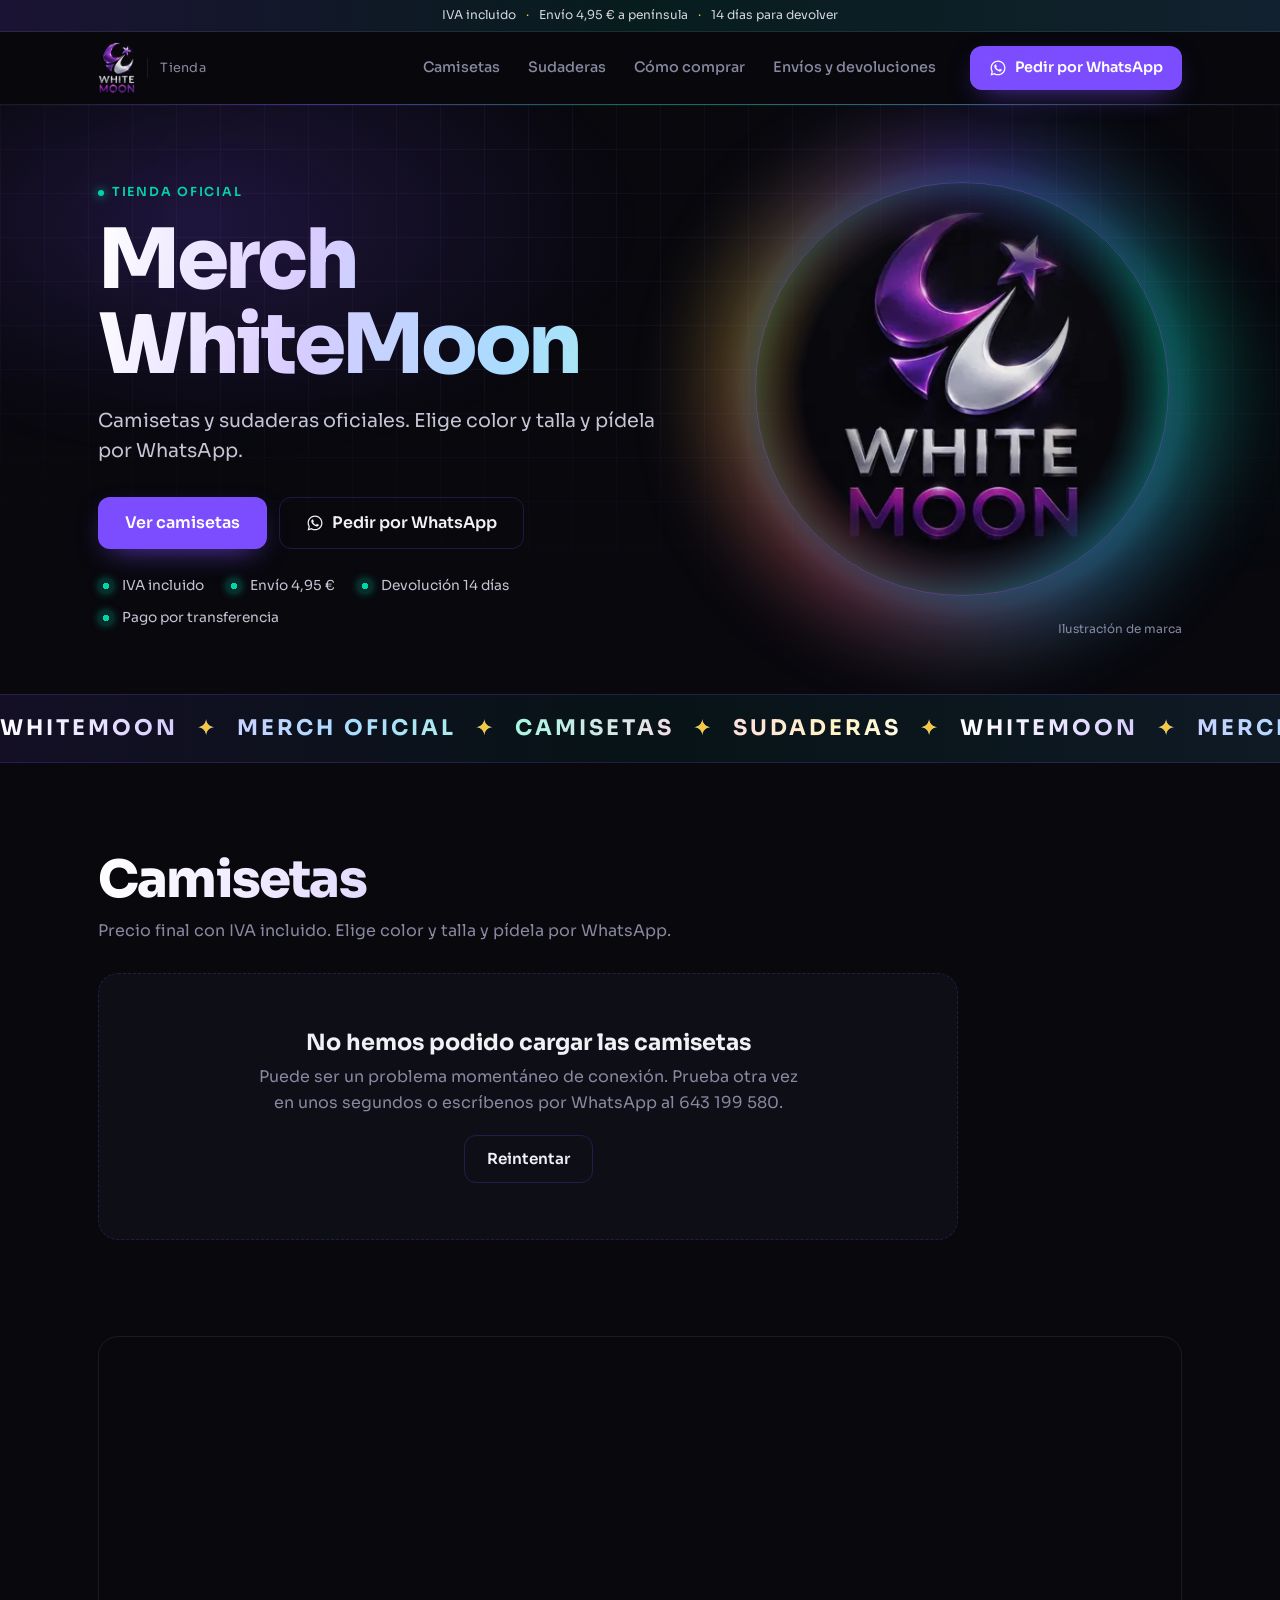
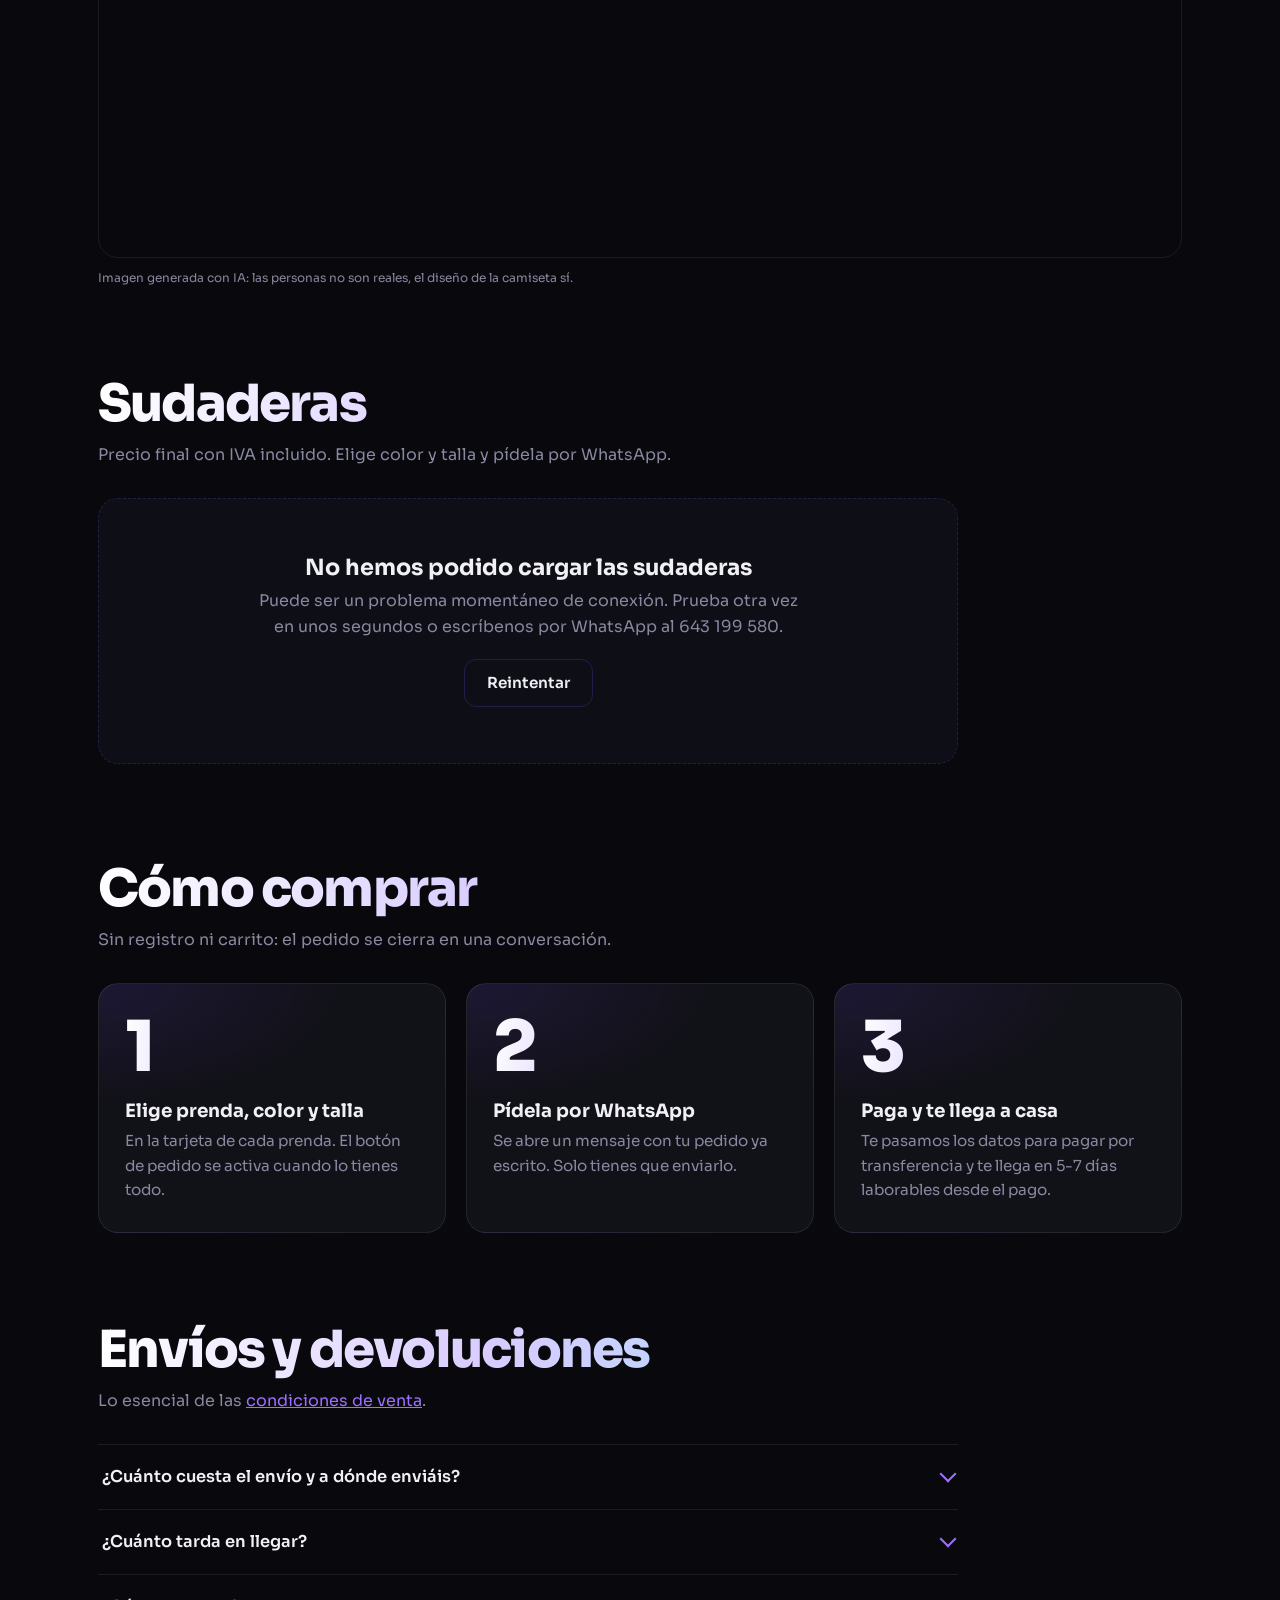
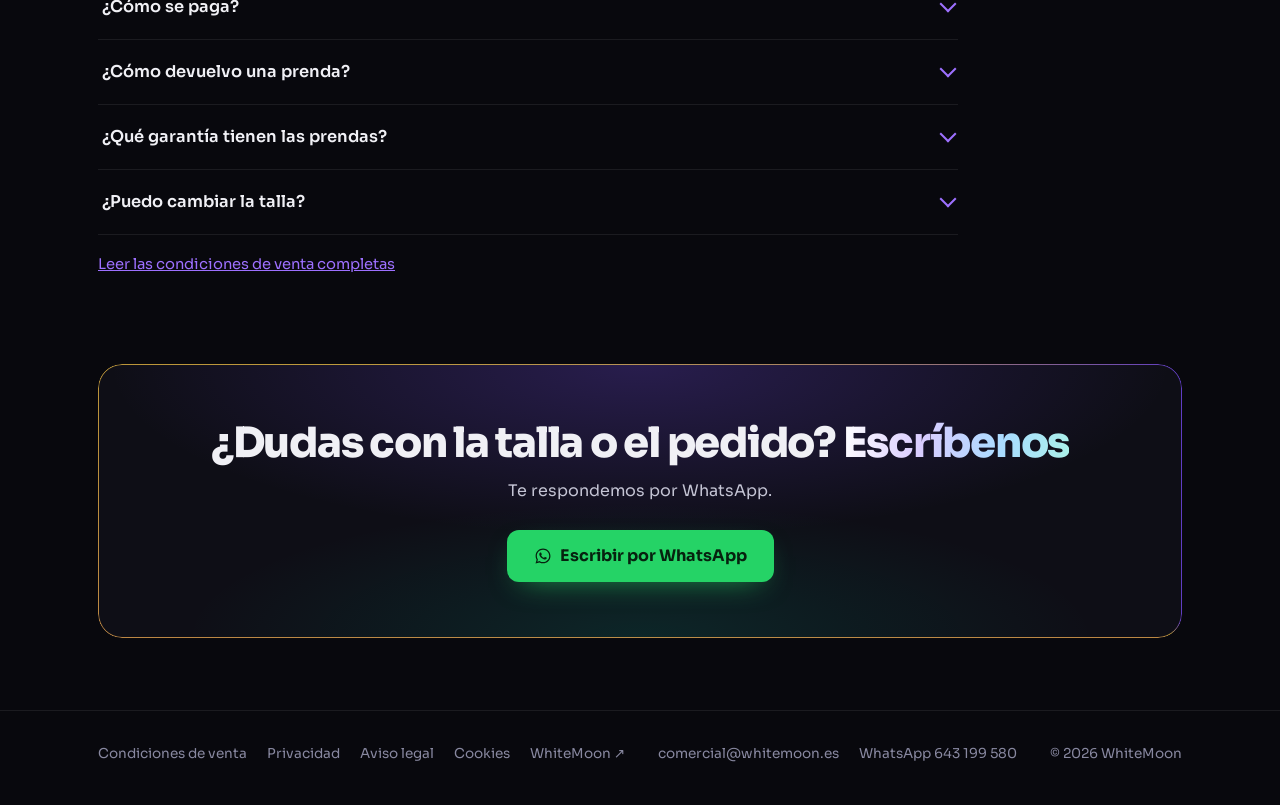
==== commit 928798db: "feat: tienda v2 — estructura e-commerce con menú de categorías y estética holográfica Co-Authored-By" ====
--- a/index.html
+++ b/index.html
@@ -2,11 +2,11 @@
 <html lang="es">
 <head>
 <meta charset="utf-8">
-<meta name="viewport" content="width=device-width, initial-scale=1">
+<meta name="viewport" content="width=device-width, initial-scale=1, viewport-fit=cover">
 <meta http-equiv="Content-Security-Policy" content="default-src 'self'; script-src 'self'; style-src 'self'; img-src 'self' data: https://mlaqtniujnvfxcvcourm.supabase.co; font-src 'self'; connect-src 'self' https://mlaqtniujnvfxcvcourm.supabase.co; base-uri 'self'; form-action 'none'; object-src 'none'">
 <meta name="referrer" content="strict-origin-when-cross-origin">
 <title>Merch WhiteMoon · Camisetas y sudaderas oficiales · WhiteMoon</title>
-<meta name="description" content="Camisetas y sudaderas oficiales de WhiteMoon. Elige color y talla y pídela por WhatsApp. Precio final con IVA incluido y 14 días para devolverla.">
+<meta name="description" content="Camisetas y sudaderas oficiales de WhiteMoon. Elige color y talla y pídela por WhatsApp. IVA incluido, envío 4,95 € y 14 días para devolverla.">
 <link rel="canonical" href="https://tienda.whitemoon.es/">
 <meta name="robots" content="index, follow">
 <meta name="theme-color" content="#08080d">
@@ -15,7 +15,7 @@
 <meta property="og:locale" content="es_ES">
 <meta property="og:site_name" content="WhiteMoon">
 <meta property="og:title" content="Merch WhiteMoon · Camisetas y sudaderas oficiales">
-<meta property="og:description" content="Camisetas y sudaderas oficiales de WhiteMoon. Elige color y talla y pídela por WhatsApp.">
+<meta property="og:description" content="Camisetas y sudaderas oficiales de WhiteMoon. Elige color y talla y pídela por WhatsApp. IVA incluido, envío 4,95 € y 14 días para devolverla.">
 <meta property="og:url" content="https://tienda.whitemoon.es/">
 <meta property="og:image" content="https://tienda.whitemoon.es/assets/img/og-tienda.jpg">
 <meta property="og:image:type" content="image/jpeg">
@@ -24,8 +24,9 @@
 <meta property="og:image:alt" content="Merch WhiteMoon · Camisetas oficiales">
 <meta name="twitter:card" content="summary_large_image">
 <meta name="twitter:title" content="Merch WhiteMoon · Camisetas y sudaderas oficiales">
-<meta name="twitter:description" content="Camisetas y sudaderas oficiales de WhiteMoon. Elige color y talla y pídela por WhatsApp.">
+<meta name="twitter:description" content="Camisetas y sudaderas oficiales de WhiteMoon. Elige color y talla y pídela por WhatsApp. IVA incluido, envío 4,95 € y 14 días para devolverla.">
 <meta name="twitter:image" content="https://tienda.whitemoon.es/assets/img/og-tienda.jpg">
+<meta name="twitter:image:alt" content="Merch WhiteMoon · Camisetas oficiales">
 
 <link rel="icon" href="favicon.ico" sizes="any">
 <link rel="icon" type="image/png" sizes="32x32" href="favicon-32.png">
@@ -33,6 +34,7 @@
 <link rel="preload" href="assets/fonts/sora-latin-var.woff2" as="font" type="font/woff2" crossorigin>
 <link rel="preconnect" href="https://mlaqtniujnvfxcvcourm.supabase.co" crossorigin>
 <link rel="stylesheet" href="assets/base.css">
+<link rel="stylesheet" href="assets/menu.css">
 <link rel="stylesheet" href="assets/tienda.css">
 
 <script type="application/ld+json">
@@ -53,12 +55,64 @@
   }
 }
 </script>
+<script type="application/ld+json">
+{
+  "@context": "https://schema.org",
+  "@type": "BreadcrumbList",
+  "itemListElement": [
+    { "@type": "ListItem", "position": 1, "name": "WhiteMoon", "item": "https://whitemoon.es/" },
+    { "@type": "ListItem", "position": 2, "name": "Tienda", "item": "https://tienda.whitemoon.es/" }
+  ]
+}
+</script>
+<script type="application/ld+json">
+{
+  "@context": "https://schema.org",
+  "@type": "FAQPage",
+  "mainEntity": [
+    {
+      "@type": "Question",
+      "name": "¿Cuánto cuesta el envío y a dónde enviáis?",
+      "acceptedAnswer": { "@type": "Answer", "text": "El envío cuesta 4,95 € y se suma al precio de la prenda, que ya lleva el IVA incluido. Enviamos a España peninsular." }
+    },
+    {
+      "@type": "Question",
+      "name": "¿Cuánto tarda en llegar?",
+      "acceptedAnswer": { "@type": "Answer", "text": "De 5 a 7 días laborables desde que recibimos el pago." }
+    },
+    {
+      "@type": "Question",
+      "name": "¿Cómo se paga?",
+      "acceptedAnswer": { "@type": "Answer", "text": "Por transferencia bancaria. Te confirmamos el pedido por WhatsApp y te enviamos los datos para pagar. Preparamos el envío cuando recibimos el pago." }
+    },
+    {
+      "@type": "Question",
+      "name": "¿Cómo devuelvo una prenda?",
+      "acceptedAnswer": { "@type": "Answer", "text": "Tienes 14 días naturales desde que la recibes para devolverla sin dar explicaciones. Avísanos por correo o por WhatsApp, o usa el formulario de desistimiento de las condiciones de venta. Los gastos de enviarnos la devolución corren de tu cuenta. Te devolvemos el precio y también el envío original, por transferencia, en un máximo de 14 días desde que nos avisas; podemos esperar a recibir la prenda o el justificante de envío." }
+    },
+    {
+      "@type": "Question",
+      "name": "¿Qué garantía tienen las prendas?",
+      "acceptedAnswer": { "@type": "Answer", "text": "La garantía legal de conformidad de 3 años desde la entrega. Si algo no está bien, escríbenos y lo resolvemos: reparación, cambio o reembolso según la ley." }
+    },
+    {
+      "@type": "Question",
+      "name": "¿Puedo cambiar la talla?",
+      "acceptedAnswer": { "@type": "Answer", "text": "Un cambio de talla se tramita como una devolución, dentro de los 14 días y con las mismas condiciones, más un pedido nuevo con la talla que quieras. Si dudas entre dos tallas, pregúntanos por WhatsApp antes de pedir." }
+    }
+  ]
+}
+</script>
 </head>
-<body>
-<a class="skip" href="#catalogo">Saltar al catálogo</a>
-
-<header class="top">
-  <div class="wrap">
+<body class="con-barra">
+<a class="skip" href="#main">Saltar al contenido</a>
+
+<svg class="sprite" aria-hidden="true" focusable="false"><symbol id="i-wa" viewBox="0 0 24 24"><path fill="currentColor" d="M12.04 2C6.58 2 2.13 6.45 2.13 11.91c0 1.75.46 3.45 1.32 4.95L2.05 22l5.25-1.38c1.45.79 3.08 1.21 4.74 1.21 5.46 0 9.91-4.45 9.91-9.91C21.95 6.45 17.5 2 12.04 2Zm0 18.15c-1.48 0-2.93-.4-4.2-1.15l-.3-.18-3.12.82.83-3.04-.2-.31a8.2 8.2 0 0 1-1.26-4.38c0-4.54 3.7-8.24 8.25-8.24 4.54 0 8.24 3.7 8.24 8.24 0 4.55-3.7 8.24-8.24 8.24Zm4.52-6.16c-.25-.12-1.47-.72-1.69-.81-.23-.08-.39-.12-.56.12-.16.25-.64.81-.78.97-.14.17-.29.19-.54.06-.25-.12-1.05-.39-1.99-1.23-.74-.66-1.23-1.47-1.38-1.72-.14-.25-.02-.38.11-.51.11-.11.25-.29.37-.43.13-.15.17-.25.25-.42.08-.17.04-.31-.02-.43-.06-.12-.56-1.34-.76-1.84-.2-.48-.41-.42-.56-.43h-.48c-.17 0-.43.06-.66.31-.22.25-.86.85-.86 2.07 0 1.22.89 2.4 1.01 2.56.12.17 1.75 2.67 4.23 3.74.59.26 1.05.41 1.41.52.59.19 1.13.16 1.56.1.48-.07 1.47-.6 1.67-1.18.21-.58.21-1.07.14-1.18-.06-.1-.22-.16-.47-.28Z"/></symbol></svg>
+
+<p class="avisos"><span>IVA incluido</span> <span aria-hidden="true">·</span> <span>Envío <span data-cfg="envio">4,95 €</span> a península</span> <span aria-hidden="true">·</span> <span><span data-cfg="devolucion">14</span> días para devolver</span></p>
+
+<header class="nav" id="nav">
+  <div class="wrap nav-in">
     <a class="brand" href="./" aria-label="Merch WhiteMoon, ir a la portada de la tienda">
       <picture>
         <source type="image/webp" srcset="assets/img/logo-wm.webp">
@@ -66,79 +120,167 @@
       </picture>
       <span>Tienda</span>
     </a>
-    <a class="top-link" href="https://whitemoon.es/">whitemoon.es <span aria-hidden="true">↗</span></a>
+    <button class="nav-toggle" type="button" aria-expanded="false" aria-controls="nav-panel">
+      <span class="sr-only">Abrir menú</span><i aria-hidden="true"></i>
+    </button>
+    <nav class="nav-panel" id="nav-panel" aria-label="Principal">
+      <ul class="nav-links">
+        <li><a href="#camisetas" data-sec="camisetas">Camisetas</a></li>
+        <li><a href="#sudaderas" data-sec="sudaderas">Sudaderas</a></li>
+        <li><a href="#como-comprar" data-sec="como-comprar">Cómo comprar</a></li>
+        <li><a href="#faq" data-sec="faq">Envíos y devoluciones</a></li>
+      </ul>
+      <a class="btn btn-p nav-cta" data-cfg-wa="Hola, quiero información sobre el merch de WhiteMoon" href="https://wa.me/34643199580?text=Hola%2C%20quiero%20informaci%C3%B3n%20sobre%20el%20merch%20de%20WhiteMoon" target="_blank" rel="noopener"><svg aria-hidden="true" focusable="false"><use href="#i-wa"/></svg>Pedir por WhatsApp</a>
+    </nav>
   </div>
 </header>
 
 <main id="main">
-  <section class="hero">
+  <section class="hero fx" aria-labelledby="hero-titulo">
     <div class="wrap hero-grid">
       <div class="hero-txt">
-        <h1>Merch WhiteMoon</h1>
-        <p>Camisetas y sudaderas oficiales. Eliges color y talla, nos la pides por WhatsApp y te la enviamos a casa.</p>
-        <figure class="hero-banda">
-          <picture>
-            <source type="image/webp" srcset="assets/img/camisetas-banda.webp">
-            <img src="assets/img/camisetas-banda.jpg" width="591" height="185" alt="Camiseta WhiteMoon en blanco y en negro, vista de frente y de espalda" loading="lazy" decoding="async">
-          </picture>
-          <figcaption>Camiseta blanca y negra, delante y detrás · Imagen ilustrativa</figcaption>
-        </figure>
+        <p class="eyebrow">Tienda oficial</p>
+        <h1 id="hero-titulo" class="holo holo-anim">Merch WhiteMoon</h1>
+        <p class="hero-sub">Camisetas y sudaderas oficiales. Elige color y talla y pídela por WhatsApp.</p>
+        <div class="hero-btns">
+          <a class="btn btn-p btn-lg" href="#camisetas">Ver camisetas</a>
+          <a class="btn btn-ghost btn-lg" data-cfg-wa="Hola, quiero información sobre el merch de WhiteMoon" href="https://wa.me/34643199580?text=Hola%2C%20quiero%20informaci%C3%B3n%20sobre%20el%20merch%20de%20WhiteMoon" target="_blank" rel="noopener"><svg aria-hidden="true" focusable="false"><use href="#i-wa"/></svg>Pedir por WhatsApp</a>
+        </div>
+        <ul class="confianza">
+          <li>IVA incluido</li>
+          <li>Envío <span data-cfg="envio">4,95 €</span></li>
+          <li>Devolución <span data-cfg="devolucion">14</span> días</li>
+          <li>Pago por transferencia</li>
+        </ul>
       </div>
       <figure class="hero-fig">
-        <picture>
-          <source type="image/webp" srcset="assets/img/hero-merch-480.webp 480w, assets/img/hero-merch-800.webp 800w" sizes="(max-width: 600px) 260px, (max-width: 900px) 300px, 400px">
-          <img src="assets/img/hero-merch-800.jpg" width="800" height="800" alt="Logo de WhiteMoon en relieve sobre tela negra" loading="eager" fetchpriority="high" decoding="async">
-        </picture>
+        <div class="luna" id="luna">
+          <picture>
+            <source type="image/webp" srcset="assets/img/hero-merch-480.webp 480w, assets/img/hero-merch-800.webp 800w" sizes="(max-width: 600px) 240px, (max-width: 900px) 320px, 440px">
+            <img src="assets/img/hero-merch-800.jpg" width="800" height="800" alt="Logo de WhiteMoon en relieve sobre tela negra" loading="eager" fetchpriority="high" decoding="async">
+          </picture>
+        </div>
         <figcaption>Ilustración de marca</figcaption>
       </figure>
     </div>
   </section>
 
-  <section class="wrap modelos" aria-label="La camiseta WhiteMoon puesta">
-    <figure class="modelos-fig">
-      <picture>
-        <source type="image/webp" srcset="assets/img/modelos-camisetas-640.webp 640w, assets/img/modelos-camisetas-1000.webp 1000w, assets/img/modelos-camisetas-1600.webp 1600w, assets/img/modelos-camisetas-2400.webp 2400w" sizes="(max-width: 600px) calc(100vw - 32px), (max-width: 900px) calc(100vw - 44px), min(calc(100vw - 56px), 1084px)">
-        <img src="assets/img/modelos-camisetas-1600.jpg" width="2400" height="1155" alt="Cuatro modelos con la camiseta WhiteMoon en blanco y en negro, de frente y de espalda" decoding="async">
-      </picture>
+  <div class="cinta fx" aria-hidden="true">
+    <div class="cinta-pista">
+      <span>WHITEMOON <b>✦</b> MERCH OFICIAL <b>✦</b> CAMISETAS <b>✦</b> SUDADERAS <b>✦</b> WHITEMOON <b>✦</b> MERCH OFICIAL <b>✦</b> CAMISETAS <b>✦</b> SUDADERAS <b>✦</b>&nbsp;</span>
+      <span>WHITEMOON <b>✦</b> MERCH OFICIAL <b>✦</b> CAMISETAS <b>✦</b> SUDADERAS <b>✦</b> WHITEMOON <b>✦</b> MERCH OFICIAL <b>✦</b> CAMISETAS <b>✦</b> SUDADERAS <b>✦</b>&nbsp;</span>
+    </div>
+  </div>
+
+  <section id="camisetas" class="sec wrap" aria-labelledby="camisetas-titulo">
+    <header class="sec-head rv">
+      <h2 id="camisetas-titulo" class="holo">Camisetas</h2>
+      <p>Precio final con IVA incluido. Elige color y talla y pídela por WhatsApp.</p>
+    </header>
+    <div class="estado" data-estado="camiseta" role="status" aria-live="polite">
+      <div class="skeleton" aria-hidden="true"><span></span><span></span></div>
+      <p class="sr-only">Cargando camisetas…</p>
+    </div>
+    <ul class="rejilla" data-cat="camiseta" hidden></ul>
+  </section>
+
+  <section class="sec wrap modelos" aria-label="La camiseta WhiteMoon puesta">
+    <figure class="modelos-fig rv">
+      <div class="modelos-marco" id="parallax">
+        <picture>
+          <source type="image/webp" srcset="assets/img/modelos-camisetas-640.webp 640w, assets/img/modelos-camisetas-1000.webp 1000w, assets/img/modelos-camisetas-1600.webp 1600w, assets/img/modelos-camisetas-2400.webp 2400w" sizes="(max-width: 600px) calc(100vw - 32px), (max-width: 900px) calc(100vw - 44px), min(calc(100vw - 56px), 1084px)">
+          <img src="assets/img/modelos-camisetas-1600.jpg" width="2400" height="1155" alt="Cuatro modelos con la camiseta WhiteMoon en blanco y en negro, de frente y de espalda" loading="lazy" decoding="async">
+        </picture>
+      </div>
       <figcaption>Imagen generada con IA: las personas no son reales, el diseño de la camiseta sí.</figcaption>
     </figure>
   </section>
 
-  <section id="catalogo" class="wrap" aria-labelledby="catalogo-titulo">
-    <h2 id="catalogo-titulo" class="sr-only">Prendas disponibles</h2>
-
-    <div class="pestanas" role="tablist" aria-label="Categorías de prendas">
-      <button type="button" role="tab" id="tab-camiseta" data-cat="camiseta" data-hash="camisetas" aria-controls="panel-cat" aria-selected="true">Camisetas <span class="cuenta"></span></button>
-      <button type="button" role="tab" id="tab-sudadera" data-cat="sudadera" data-hash="sudaderas" aria-controls="panel-cat" aria-selected="false" tabindex="-1">Sudaderas <span class="cuenta"></span></button>
-    </div>
-
-    <div id="panel-cat" role="tabpanel" aria-labelledby="tab-camiseta">
-      <div id="estado" class="estado" role="status" aria-live="polite">
-        <div class="skeleton" aria-hidden="true"><span></span><span></span><span></span></div>
-        <p class="sr-only">Cargando prendas…</p>
-      </div>
-
-      <ul id="rejilla" class="rejilla" hidden></ul>
-    </div>
-
-    <p class="envio">
-      Envío <span data-cfg="envio">4,95 €</span> · <span data-cfg="plazo">5-7 días laborables</span> · <span data-cfg="devolucion">14</span> días para devolverla.
+  <section id="sudaderas" class="sec wrap" aria-labelledby="sudaderas-titulo">
+    <header class="sec-head rv">
+      <h2 id="sudaderas-titulo" class="holo">Sudaderas</h2>
+      <p>Precio final con IVA incluido. Elige color y talla y pídela por WhatsApp.</p>
+    </header>
+    <div class="estado" data-estado="sudadera" role="status" aria-live="polite">
+      <div class="skeleton" aria-hidden="true"><span></span><span></span></div>
+      <p class="sr-only">Cargando sudaderas…</p>
+    </div>
+    <ul class="rejilla" data-cat="sudadera" hidden></ul>
+  </section>
+
+  <section id="como-comprar" class="sec wrap" aria-labelledby="como-titulo">
+    <header class="sec-head rv">
+      <h2 id="como-titulo" class="holo">Cómo comprar</h2>
+      <p>Sin registro ni carrito: el pedido se cierra en una conversación.</p>
+    </header>
+    <ol class="pasos">
+      <li class="paso rv"><span class="paso-n" aria-hidden="true">1</span><h3>Elige prenda, color y talla</h3><p>En la tarjeta de cada prenda. El botón de pedido se activa cuando lo tienes todo.</p></li>
+      <li class="paso rv"><span class="paso-n" aria-hidden="true">2</span><h3>Pídela por WhatsApp</h3><p>Se abre un mensaje con tu pedido ya escrito. Solo tienes que enviarlo.</p></li>
+      <li class="paso rv"><span class="paso-n" aria-hidden="true">3</span><h3>Paga y te llega a casa</h3><p>Te pasamos los datos para pagar por transferencia y te llega en <span data-cfg="plazo">5-7 días laborables</span> desde el pago.</p></li>
+    </ol>
+  </section>
+
+  <section id="faq" class="sec wrap" aria-labelledby="faq-titulo">
+    <header class="sec-head rv">
+      <h2 id="faq-titulo" class="holo">Envíos y devoluciones</h2>
+      <p>Lo esencial de las <a href="condiciones/">condiciones de venta</a>.</p>
+    </header>
+    <div class="faq rv">
+      <details>
+        <summary>¿Cuánto cuesta el envío y a dónde enviáis?</summary>
+        <p>El envío cuesta 4,95 € y se suma al precio de la prenda, que ya lleva el IVA incluido. Enviamos a España peninsular.</p>
+      </details>
+      <details>
+        <summary>¿Cuánto tarda en llegar?</summary>
+        <p>De 5 a 7 días laborables desde que recibimos el pago.</p>
+      </details>
+      <details>
+        <summary>¿Cómo se paga?</summary>
+        <p>Por transferencia bancaria. Te confirmamos el pedido por WhatsApp y te enviamos los datos para pagar. Preparamos el envío cuando recibimos el pago.</p>
+      </details>
+      <details>
+        <summary>¿Cómo devuelvo una prenda?</summary>
+        <p>Tienes 14 días naturales desde que la recibes para devolverla sin dar explicaciones. Avísanos por correo o por WhatsApp, o usa el formulario de desistimiento de las condiciones de venta. Los gastos de enviarnos la devolución corren de tu cuenta. Te devolvemos el precio y también el envío original, por transferencia, en un máximo de 14 días desde que nos avisas; podemos esperar a recibir la prenda o el justificante de envío.</p>
+      </details>
+      <details>
+        <summary>¿Qué garantía tienen las prendas?</summary>
+        <p>La garantía legal de conformidad de 3 años desde la entrega. Si algo no está bien, escríbenos y lo resolvemos: reparación, cambio o reembolso según la ley.</p>
+      </details>
+      <details>
+        <summary>¿Puedo cambiar la talla?</summary>
+        <p>Un cambio de talla se tramita como una devolución, dentro de los 14 días y con las mismas condiciones, más un pedido nuevo con la talla que quieras. Si dudas entre dos tallas, pregúntanos por WhatsApp antes de pedir.</p>
+      </details>
+    </div>
+    <p class="faq-mas"><a href="condiciones/">Leer las condiciones de venta completas</a></p>
+  </section>
+
+  <section class="sec wrap" aria-labelledby="cta-titulo">
+    <div class="cta-final rv">
+      <h2 id="cta-titulo">¿Dudas con la talla o el pedido? <span class="holo">Escríbenos</span></h2>
+      <p>Te respondemos por WhatsApp.</p>
+      <a class="btn btn-wa-p btn-lg" data-cfg-wa="Hola, quiero información sobre el merch de WhiteMoon" href="https://wa.me/34643199580?text=Hola%2C%20quiero%20informaci%C3%B3n%20sobre%20el%20merch%20de%20WhiteMoon" target="_blank" rel="noopener"><svg aria-hidden="true" focusable="false"><use href="#i-wa"/></svg>Escribir por WhatsApp</a>
+    </div>
+  </section>
+</main>
+
+<footer class="foot pie">
+  <div class="wrap">
+    <nav aria-label="Pie de página">
       <a href="condiciones/">Condiciones de venta</a>
+      <a href="https://whitemoon.es/politica-privacidad/">Privacidad</a>
+      <a href="https://whitemoon.es/aviso-legal/">Aviso legal</a>
+      <a href="https://whitemoon.es/politica-cookies/">Cookies</a>
+      <a href="https://whitemoon.es/">WhiteMoon <span aria-hidden="true">↗</span></a>
+    </nav>
+    <p class="pie-contacto">
+      <a data-cfg-href="email" href="mailto:comercial@whitemoon.es"><span data-cfg="email">comercial@whitemoon.es</span></a>
+      <a data-cfg-href="whatsapp" href="https://wa.me/34643199580">WhatsApp <span data-cfg="whatsapp">643 199 580</span></a>
     </p>
-  </section>
-</main>
-
-<footer class="foot">
-  <div class="wrap">
-    <nav aria-label="Legal">
-      <a href="https://whitemoon.es/aviso-legal/">Aviso legal</a>
-      <a href="https://whitemoon.es/politica-privacidad/">Privacidad</a>
-      <a href="https://whitemoon.es/politica-cookies/">Cookies</a>
-      <a href="condiciones/">Condiciones de venta</a>
-    </nav>
     <p>© <span id="anio">2026</span> WhiteMoon</p>
   </div>
 </footer>
+
+<a class="barra-wa" data-cfg-wa="Hola, quiero información sobre el merch de WhiteMoon" href="https://wa.me/34643199580?text=Hola%2C%20quiero%20informaci%C3%B3n%20sobre%20el%20merch%20de%20WhiteMoon" target="_blank" rel="noopener"><svg aria-hidden="true" focusable="false"><use href="#i-wa"/></svg>Pedir por WhatsApp</a>
 
 <template id="tpl-prenda">
   <li class="prenda">
@@ -153,7 +295,7 @@
       <h3 class="nombre"></h3>
       <p class="desc"></p>
       <p class="precio"><strong></strong> <span>IVA incluido</span></p>
-      <fieldset class="opciones op-color" hidden><legend>Color</legend><div class="chips"></div></fieldset>
+      <fieldset class="opciones op-color" hidden><legend>Color<span class="elegido"></span></legend><div class="chips"></div></fieldset>
       <fieldset class="opciones op-talla" hidden><legend>Talla</legend><div class="chips"></div></fieldset>
       <a class="btn btn-wa" role="button" aria-disabled="true" target="_blank" rel="noopener">Pedir por WhatsApp</a>
       <p class="aviso-sel" aria-live="polite"></p>
@@ -162,6 +304,7 @@
 </template>
 
 <script src="assets/config.js"></script>
+<script src="assets/menu.js" defer></script>
 <script src="assets/tienda.js" defer></script>
 </body>
 </html>
--- a/assets/menu.css
+++ b/assets/menu.css
@@ -0,0 +1,44 @@
+/* Menú fijo de la tienda (portada y /condiciones/). El panel usa su propia .top de base.css. */
+.nav{position:sticky;top:0;z-index:var(--z-sticky);background:rgba(8,8,13,.9);backdrop-filter:blur(14px);-webkit-backdrop-filter:blur(14px);border-bottom:1px solid var(--border-soft)}
+.nav::after{content:"";position:absolute;left:0;right:0;bottom:-1px;height:1px;pointer-events:none;background:linear-gradient(90deg,transparent,var(--p) 25%,var(--g) 50%,#4db8ff 75%,transparent);opacity:.45}
+.nav-in{height:72px;display:flex;align-items:center;gap:24px}
+.nav .brand{margin-right:auto}
+.nav .brand img{height:52px}
+.nav-panel{display:flex;align-items:center;gap:22px}
+.nav-links{list-style:none;display:flex;align-items:center;gap:4px}
+.nav-links a{position:relative;display:inline-flex;align-items:center;min-height:44px;padding:0 12px;border-radius:10px;color:var(--muted);text-decoration:none;font-size:.9rem;font-weight:500;white-space:nowrap;transition:color .2s var(--ease),background-color .2s var(--ease)}
+.nav-links a:hover{color:var(--text);background:rgba(255,255,255,.04)}
+.nav-links a[aria-current]{color:var(--text)}
+.nav-links a::after{content:"";position:absolute;left:12px;right:12px;bottom:6px;height:2px;border-radius:2px;background:linear-gradient(90deg,var(--p2),var(--g),#4db8ff);transform:scaleX(0);transform-origin:0 50%;transition:transform .3s var(--ease)}
+.nav-links a[aria-current]::after{transform:scaleX(1)}
+.nav-cta{min-height:44px;padding:0 18px;font-size:.9rem;white-space:nowrap}
+.nav-cta svg,.btn svg{width:18px;height:18px;flex:none}
+.sprite{position:absolute;width:0;height:0;overflow:hidden}
+
+.nav-toggle{display:none;width:48px;height:48px;margin-right:-8px;border:0;border-radius:12px;background:transparent;cursor:pointer;place-items:center}
+.nav-toggle i,.nav-toggle i::before,.nav-toggle i::after{display:block;width:22px;height:2px;border-radius:2px;background:var(--text);transition:transform .25s var(--ease),opacity .2s}
+.nav-toggle i{position:relative}
+.nav-toggle i::before,.nav-toggle i::after{content:"";position:absolute;left:0}
+.nav-toggle i::before{transform:translateY(-7px)}
+.nav-toggle i::after{transform:translateY(7px)}
+.nav-toggle[aria-expanded="true"] i{background:transparent}
+.nav-toggle[aria-expanded="true"] i::before{transform:rotate(45deg)}
+.nav-toggle[aria-expanded="true"] i::after{transform:rotate(-45deg)}
+
+@media (max-width:900px){
+  .nav-toggle{display:grid}
+  .nav-panel{position:absolute;left:0;right:0;top:100%;flex-direction:column;align-items:stretch;gap:14px;padding:12px 22px 22px;
+    background:rgba(8,8,13,.97);border-bottom:1px solid var(--border);box-shadow:0 30px 60px -30px rgba(0,0,0,.9);
+    visibility:hidden;opacity:0;transform:translateY(-8px);transition:opacity .2s var(--ease),transform .2s var(--ease),visibility 0s .2s}
+  .nav-panel.abierto{visibility:visible;opacity:1;transform:none;transition:opacity .2s var(--ease),transform .2s var(--ease),visibility 0s}
+  .nav-links{flex-direction:column;align-items:stretch;gap:2px}
+  .nav-links a{min-height:52px;font-size:1.05rem;padding:0 12px}
+  .nav-links a::after{left:12px;right:auto;width:28px;bottom:10px}
+  .nav-cta{min-height:52px;font-size:1rem}
+}
+@media (max-width:600px){
+  .nav-in{height:62px}
+  .nav .brand img{height:42px}
+  .nav-panel{padding:10px 16px 18px}
+}
+@media (prefers-reduced-motion:reduce){.nav-panel,.nav-links a::after,.nav-toggle i,.nav-toggle i::before,.nav-toggle i::after{transition:none!important}}
--- a/assets/tienda.css
+++ b/assets/tienda.css
@@ -1,94 +1,248 @@
-/* Hero */
-.hero{padding:40px 0 32px;position:relative;isolation:isolate}
-.hero-grid{display:grid;grid-template-columns:minmax(0,1fr) minmax(0,400px);align-items:center;gap:32px 48px}
-.hero-fig{justify-self:end;width:100%;max-width:400px}
-.hero-fig img{width:100%;height:auto;aspect-ratio:1;-webkit-mask-image:radial-gradient(closest-side,#000 72%,transparent 100%);mask-image:radial-gradient(closest-side,#000 72%,transparent 100%)}
-.hero-banda{margin-top:28px;max-width:593px}
-.hero-banda img{display:block;width:100%;height:auto;background:#fff;border:1px solid var(--border);border-radius:14px}
-.hero-banda figcaption{margin-top:8px;font-size:.75rem;color:var(--muted)}
-.hero-fig figcaption{margin-top:8px;font-size:.75rem;color:var(--muted);text-align:right}
-.hero::before{content:"";position:absolute;inset:-40px 0 auto 0;height:360px;background:radial-gradient(600px 260px at 18% 30%,rgba(124,77,255,.20),transparent 70%);z-index:-1;pointer-events:none}
-.hero h1{font-size:clamp(2.2rem,5.5vw,3.8rem);font-weight:700;letter-spacing:-.03em}
-.hero p{margin-top:14px;max-width:52ch;color:var(--muted);font-size:1.05rem}
-
-/* Foto de modelos */
-.modelos{margin-bottom:32px}
-.modelos-fig img{display:block;width:100%;height:auto;border-radius:14px}
-.modelos-fig figcaption{margin-top:8px;font-size:.75rem;color:var(--muted)}
-
-/* Pestañas de categoría */
-.pestanas{display:inline-flex;gap:4px;padding:4px;margin-bottom:24px;border:1px solid var(--border-soft);border-radius:14px;background:var(--bg2);max-width:100%}
-.pestanas [role="tab"]{min-height:44px;padding:0 18px;border:0;border-radius:10px;background:transparent;color:var(--muted);font-weight:600;font-size:.95rem;cursor:pointer;white-space:nowrap;transition:background-color .2s var(--ease),color .2s var(--ease)}
-.pestanas [role="tab"]:hover{color:var(--text)}
-.pestanas [role="tab"][aria-selected="true"]{background:var(--p);color:#fff}
-.pestanas .cuenta{font-weight:400}
-
-/* Rejilla */
+/* Portada de la tienda · capa holográfica (mismo lenguaje que /diseno-web/ de whitemoon.es).
+   Solo se anima transform, opacity y background-position. Las animaciones continuas corren
+   con .on, que pone tienda.js mientras el bloque está en pantalla; sin JS o con movimiento
+   reducido todo queda quieto y visible. */
+:root{
+  --gold:#f5c842;--cian:#4db8ff;--rosa:#ff6b8b;
+  --holo:linear-gradient(100deg,#fff 0%,#d9ccff 18%,#a9dcff 36%,#aaf5e4 54%,#ffd9e6 72%,#fff3c4 86%,#fff 100%);
+  --iris:conic-gradient(from 0deg at 50% 50%,#7c4dff,#00d4aa,#4db8ff,#ff6b8b,#f5c842,#7c4dff);
+  --nav-h:72px;
+}
+@keyframes holo-desliza{to{background-position:200% 0}}
+@keyframes orbita{0%,100%{background-position:0% 0%}25%{background-position:100% 0%}50%{background-position:100% 100%}75%{background-position:0% 100%}}
+@keyframes gira{to{transform:rotate(360deg)}}
+@keyframes cinta{to{transform:translateX(-50%)}}
+@keyframes barre{0%{transform:translateX(-100%)}100%{transform:translateX(100%)}}
+@keyframes aparece{from{opacity:0;transform:translateY(26px)}}
+
+html{scroll-padding-top:calc(var(--nav-h) + 16px)}
+
+/* Texto holográfico: el color sólido claro se queda debajo como respaldo (y es el que mide el contraste). */
+.holo{color:#f0f0f5}
+@supports ((-webkit-background-clip:text) or (background-clip:text)){
+  .holo{background:var(--holo) 0 0/200% 100%;-webkit-background-clip:text;background-clip:text;-webkit-text-fill-color:transparent}
+}
+.fx.on .holo-anim,.cta-final.on .holo{animation:holo-desliza 9s linear infinite}
+
+/* Botones propios de la portada */
+.btn-lg{min-height:52px;padding:0 26px;font-size:1rem}
+.btn-p{box-shadow:0 10px 30px -12px rgba(124,77,255,.8)}
+.btn-wa-p{background:var(--wa);color:#06220f;font-weight:700;box-shadow:0 10px 30px -14px rgba(37,211,102,.8)}
+.btn-wa-p:hover{background:#2fe277;color:#06220f}
+
+/* 0 · Barra de avisos */
+.avisos{display:flex;flex-wrap:wrap;justify-content:center;gap:2px 10px;padding:7px 16px;font-size:.76rem;line-height:1.4;color:#d4d4e2;text-align:center;
+  background:linear-gradient(90deg,rgba(124,77,255,.16),rgba(0,212,170,.10),rgba(77,184,255,.14));border-bottom:1px solid var(--border-soft)}
+.avisos>span[aria-hidden]{color:var(--gold)}
+
+/* 2 · Hero */
+.hero{position:relative;isolation:isolate;overflow:hidden;padding:64px 0 56px}
+.hero::before{content:"";position:absolute;inset:0;z-index:-1;pointer-events:none;
+  background:
+    radial-gradient(640px 340px at 15% 20%,rgba(124,77,255,.20),transparent 70%),
+    radial-gradient(520px 320px at 85% 60%,rgba(0,212,170,.10),transparent 70%),
+    linear-gradient(rgba(157,112,255,.06) 1px,transparent 1px) 0 0/44px 44px,
+    linear-gradient(90deg,rgba(157,112,255,.06) 1px,transparent 1px) 0 0/44px 44px;
+  -webkit-mask-image:radial-gradient(120% 90% at 50% 20%,#000 30%,transparent 80%);mask-image:radial-gradient(120% 90% at 50% 20%,#000 30%,transparent 80%)}
+.hero-grid{display:grid;grid-template-columns:minmax(0,1fr) minmax(0,440px);align-items:center;gap:32px 56px}
+.eyebrow{display:inline-flex;align-items:center;gap:8px;font-size:.78rem;font-weight:600;letter-spacing:.14em;text-transform:uppercase;color:var(--g)}
+.eyebrow::before{content:"";width:6px;height:6px;border-radius:50%;background:var(--g);box-shadow:0 0 10px var(--g)}
+.hero h1{margin-top:14px;font-size:clamp(2.7rem,6.6vw,5.2rem);font-weight:800;letter-spacing:-.04em;line-height:1.02}
+.hero-sub{margin-top:18px;max-width:44ch;color:#c4c4d4;font-size:clamp(1.02rem,1.5vw,1.2rem)}
+.hero-btns{display:flex;flex-wrap:wrap;gap:12px;margin-top:30px}
+.confianza{list-style:none;display:flex;flex-wrap:wrap;gap:10px 22px;margin-top:26px;font-size:.86rem;color:#c4c4d4}
+.confianza li{position:relative;padding-left:24px}
+.confianza li::before{content:"";position:absolute;left:0;top:50%;margin-top:-8px;width:16px;height:16px;border-radius:50%;
+  background:radial-gradient(circle,var(--g) 0 3px,rgba(0,212,170,.18) 3.5px);box-shadow:0 0 10px -2px rgba(0,212,170,.7)}
+
+.hero-fig{justify-self:end;width:100%;max-width:440px}
+.hero-fig figcaption{margin-top:10px;font-size:.75rem;color:var(--muted);text-align:right}
+.luna{position:relative;isolation:isolate;--rx:0deg;--ry:0deg;transform:perspective(900px) rotateX(var(--rx)) rotateY(var(--ry));transition:transform .5s var(--ease)}
+.luna::before{content:"";position:absolute;inset:-6%;z-index:-1;border-radius:50%;background:var(--iris);filter:blur(42px);opacity:.42;pointer-events:none}
+.luna::after{content:"";position:absolute;inset:3%;border-radius:50%;pointer-events:none;border:1px solid rgba(157,112,255,.35);
+  box-shadow:0 0 40px -6px rgba(77,184,255,.45),inset 0 0 40px -10px rgba(0,212,170,.35)}
+.hero.on .luna::before{animation:gira 22s linear infinite}
+.luna img{width:100%;height:auto;aspect-ratio:1;-webkit-mask-image:radial-gradient(closest-side,#000 72%,transparent 100%);mask-image:radial-gradient(closest-side,#000 72%,transparent 100%)}
+
+/* 3 · Cinta */
+.cinta{position:relative;overflow:hidden;padding:16px 0;border-block:1px solid var(--border);
+  background:linear-gradient(90deg,rgba(124,77,255,.10),rgba(0,212,170,.06),rgba(77,184,255,.10))}
+.cinta::after{content:"";position:absolute;inset:0;pointer-events:none;transform:translateX(-100%);
+  background:linear-gradient(100deg,transparent 38%,rgba(255,255,255,.07) 47%,rgba(77,184,255,.12) 50%,rgba(255,255,255,.07) 53%,transparent 62%)}
+.cinta.on::after{animation:barre 6s ease-in-out infinite}
+.cinta-pista{display:flex;width:max-content}
+.cinta.on .cinta-pista{animation:cinta 38s linear infinite}
+.cinta span{flex:none;padding-right:.6em;font-size:clamp(1rem,2vw,1.35rem);font-weight:700;letter-spacing:.14em;white-space:nowrap;
+  color:#f0f0f5;background:var(--holo) 0 0/50% 100%;-webkit-background-clip:text;background-clip:text;-webkit-text-fill-color:transparent}
+.cinta b{font-weight:400;color:var(--gold);-webkit-text-fill-color:var(--gold);padding:0 .5em}
+
+/* Secciones */
+.sec{padding-top:88px}
+.sec-head{margin-bottom:30px}
+.sec-head h2{font-size:clamp(2rem,4.4vw,3.2rem);font-weight:800;letter-spacing:-.035em}
+.sec-head p{margin-top:8px;color:var(--muted);max-width:60ch}
+
+/* Aparición al hacer scroll: visible por defecto; tienda.js solo anima lo que aún no se ha visto. */
+.rv.rv-in{animation:aparece .8s var(--ease) both}
+
+/* 4 y 6 · Rejilla de prendas */
 .rejilla{list-style:none;display:grid;grid-template-columns:repeat(2,minmax(0,1fr));gap:28px}
 @media (min-width:601px){.rejilla,.skeleton{max-width:860px}}
-.prenda{background:var(--card);border:1px solid var(--border-soft);border-radius:18px;overflow:hidden;display:flex;flex-direction:column;min-width:0}
-
-/* Galería: scroll-snap, sin librerías */
+.prenda{--mx:50%;--my:30%;position:relative;isolation:isolate;background:var(--card);border:1px solid var(--border-soft);border-radius:20px;overflow:hidden;display:flex;flex-direction:column;min-width:0;
+  transition:transform .45s var(--ease),border-color .3s var(--ease),box-shadow .45s var(--ease)}
+.prenda::before{content:"";position:absolute;inset:0;border-radius:inherit;padding:1px;pointer-events:none;z-index:3;background:var(--iris) 0 0/200% 200%;
+  -webkit-mask:linear-gradient(#000 0 0) content-box,linear-gradient(#000 0 0);-webkit-mask-composite:xor;mask:linear-gradient(#000 0 0) content-box exclude,linear-gradient(#000 0 0);
+  opacity:0;transition:opacity .35s var(--ease)}
+.prenda::after{content:"";position:absolute;inset:0;pointer-events:none;z-index:2;mix-blend-mode:screen;opacity:0;transition:opacity .35s var(--ease);
+  background:radial-gradient(420px circle at var(--mx) var(--my),rgba(157,112,255,.30),rgba(77,184,255,.16) 30%,rgba(0,212,170,.08) 50%,transparent 68%)}
+@media (hover:hover) and (pointer:fine){
+  .prenda:hover{transform:translateY(-6px);border-color:transparent;box-shadow:0 30px 60px -30px rgba(124,77,255,.55),0 0 40px -20px rgba(0,212,170,.5)}
+  .prenda:hover::before,.prenda:hover::after{opacity:1}
+  .prenda:hover::before{animation:orbita 9s linear infinite}
+}
+
 .galeria{position:relative;background:var(--bg2)}
 .pista{display:flex;overflow-x:auto;scroll-snap-type:x mandatory;scrollbar-width:none;aspect-ratio:1/1;overscroll-behavior-x:contain}
 .pista::-webkit-scrollbar{display:none}
 .pista:focus-visible{outline-offset:-3px}
 .pista img{flex:0 0 100%;width:100%;height:100%;object-fit:contain;scroll-snap-align:center;scroll-snap-stop:always}
 .sin-foto{flex:0 0 100%;display:grid;place-items:center;color:var(--muted2);font-size:.9rem}
-.flecha{position:absolute;top:50%;translate:0 -50%;width:40px;height:40px;border-radius:50%;border:1px solid rgba(255,255,255,.18);background:rgba(8,8,13,.62);color:var(--text);font-size:1.5rem;line-height:1;cursor:pointer;display:grid;place-items:center;padding-bottom:3px;transition:background-color .2s var(--ease)}
+.flecha{position:absolute;z-index:4;top:50%;translate:0 -50%;width:40px;height:40px;border-radius:50%;border:1px solid rgba(255,255,255,.18);background:rgba(8,8,13,.62);color:var(--text);font-size:1.5rem;line-height:1;cursor:pointer;display:grid;place-items:center;padding-bottom:3px;transition:background-color .2s var(--ease)}
 .flecha:hover{background:rgba(124,77,255,.75)}
 .flecha.ant{left:10px}.flecha.sig{right:10px}
-.flecha[hidden]{display:none}
-.puntos{position:absolute;left:0;right:0;bottom:12px;display:flex;justify-content:center;gap:4px}
-.puntos[hidden]{display:none}
+.puntos{position:absolute;z-index:4;left:0;right:0;bottom:12px;display:flex;justify-content:center;gap:4px}
 .puntos button{width:24px;height:24px;border:0;background:none;cursor:pointer;display:grid;place-items:center}
 .puntos button::before{content:"";width:7px;height:7px;border-radius:50%;background:rgba(255,255,255,.45);transition:background-color .2s,transform .2s var(--ease)}
 .puntos button[aria-current="true"]::before{background:#fff;transform:scale(1.3)}
-.ia{position:absolute;left:10px;top:10px;right:10px;width:fit-content;max-width:calc(100% - 20px);font-size:.72rem;line-height:1.35;padding:6px 10px;border-radius:8px;background:rgba(8,8,13,.78);border:1px solid rgba(255,255,255,.14);color:var(--text)}
-
-/* Cuerpo */
-.cuerpo{padding:20px 20px 22px;display:flex;flex-direction:column;gap:14px;flex:1}
-.nombre{font-size:1.2rem;font-weight:600;letter-spacing:-.01em}
-.desc{color:var(--muted);font-size:.92rem;margin-top:-6px;white-space:pre-line}
+.ia{position:absolute;z-index:4;left:10px;top:10px;right:10px;width:fit-content;max-width:calc(100% - 20px);font-size:.72rem;line-height:1.35;padding:6px 10px;border-radius:8px;background:rgba(8,8,13,.8);border:1px solid rgba(255,255,255,.14);color:var(--text)}
+
+.cuerpo{position:relative;z-index:1;padding:22px 22px 24px;display:flex;flex-direction:column;gap:16px;flex:1}
+.nombre{font-size:1.2rem;font-weight:700;letter-spacing:-.01em}
+.desc{color:var(--muted);font-size:.92rem;margin-top:-8px;white-space:pre-line}
 .desc:empty{display:none}
 .precio{display:flex;align-items:baseline;gap:10px;flex-wrap:wrap}
-.precio strong{font-size:1.9rem;font-weight:700;letter-spacing:-.02em}
+.precio strong{font-size:2rem;font-weight:800;letter-spacing:-.03em}
 .precio span{font-size:.8rem;color:var(--muted)}
 .opciones{border:0;min-width:0}
 .opciones legend{font-size:.8rem;color:var(--muted);margin-bottom:8px}
-.opciones[hidden]{display:none}
+.elegido:not(:empty)::before{content:": "}
+.elegido{color:var(--text)}
 .chips{display:flex;flex-wrap:wrap;gap:8px}
 .chip{position:relative}
 .chip input{position:absolute;opacity:0;inset:0;margin:0;cursor:pointer}
-.chip span{display:inline-flex;align-items:center;gap:8px;min-height:44px;min-width:48px;justify-content:center;padding:0 14px;border-radius:10px;border:1px solid var(--border-soft);background:var(--card2);font-size:.88rem;transition:border-color .15s,background-color .15s}
+.chip>span{display:inline-flex;align-items:center;justify-content:center;gap:8px;min-height:44px;min-width:52px;padding:0 16px;border-radius:999px;border:1px solid var(--border-soft);background:var(--card2);font-size:.88rem;font-weight:600;transition:border-color .15s,background-color .15s,box-shadow .15s}
 .chip input:hover+span{border-color:var(--border)}
-.chip input:checked+span{border-color:var(--p2);background:rgba(124,77,255,.18)}
+.chip input:checked+span{border-color:var(--p2);background:rgba(124,77,255,.2);box-shadow:0 0 18px -6px rgba(157,112,255,.8)}
 .chip input:focus-visible+span{outline:2px solid var(--g);outline-offset:2px}
-.muestra{width:14px;height:14px;border-radius:50%;border:1px solid rgba(255,255,255,.35)}
+/* Color conocido: bolita del color real; el nombre va en texto para lectores de pantalla y en la leyenda */
+.chip-color>span{min-width:44px;width:44px;padding:0;border-radius:50%}
+.muestra{width:28px;height:28px;border-radius:50%;box-shadow:inset 0 0 0 1px rgba(255,255,255,.18)}
+.muestra.oscura{box-shadow:inset 0 0 0 1px rgba(255,255,255,.4)}
+.chip-color input:checked+span{background:transparent;border-color:transparent;box-shadow:0 0 0 2px var(--bg),0 0 0 4px var(--p2),0 0 18px -2px rgba(157,112,255,.8)}
 .btn-wa{margin-top:auto;width:100%;background:var(--wa);color:#06220f;font-weight:700}
 .btn-wa:hover{background:#2fe277;color:#06220f}
 .btn-wa[aria-disabled="true"]{background:var(--card2);color:var(--muted);border-color:var(--border-soft);opacity:1}
-.aviso-sel{font-size:.8rem;color:var(--muted);min-height:1.2em;margin-top:-6px}
+.aviso-sel{font-size:.8rem;color:var(--muted);min-height:1.2em;margin-top:-8px}
 
 /* Estados */
-.estado{padding:8px 0 24px}
-.estado[hidden]{display:none}
+.estado{padding:0 0 8px}
 .skeleton{display:grid;grid-template-columns:repeat(2,minmax(0,1fr));gap:28px}
-.skeleton span{display:block;aspect-ratio:1/1.94;border-radius:18px;background:linear-gradient(100deg,var(--card) 40%,var(--card2) 50%,var(--card) 60%) 0 0/200% 100%;animation:brillo 1.4s linear infinite}
+.skeleton span{display:block;aspect-ratio:1/1.72;border-radius:20px;background:linear-gradient(100deg,var(--card) 40%,var(--card2) 50%,var(--card) 60%) 0 0/200% 100%;animation:brillo 1.4s linear infinite}
 @keyframes brillo{to{background-position:-200% 0}}
-.mensaje{text-align:center;padding:56px 20px;border:1px dashed var(--border);border-radius:18px;background:var(--bg2)}
-.mensaje h3{font-size:1.4rem;font-weight:600}
-.mensaje p{color:var(--muted);margin:8px auto 18px;max-width:46ch}
-
-.envio{margin-top:32px;padding:18px 20px;border-radius:14px;background:var(--bg2);border:1px solid var(--border-soft);color:var(--muted);font-size:.92rem}
-.envio a{margin-left:4px;white-space:nowrap}
-
-@media (max-width:900px){.hero{padding:32px 0 28px}.hero-grid{grid-template-columns:minmax(0,1fr) minmax(0,300px);gap:24px 28px}.rejilla,.skeleton{gap:20px}}
+.mensaje{text-align:center;padding:56px 20px;border:1px dashed var(--border);border-radius:20px;background:var(--bg2);max-width:860px}
+.mensaje h3{font-size:1.4rem;font-weight:700}
+.mensaje p{color:var(--muted);margin:8px auto 20px;max-width:46ch}
+/* Próximamente (0 sudaderas) */
+.pronto{position:relative;isolation:isolate;overflow:hidden;max-width:860px;padding:64px 24px;border-radius:24px;text-align:center;
+  background:radial-gradient(80% 70% at 50% 0%,rgba(124,77,255,.20),transparent 70%),radial-gradient(60% 60% at 50% 100%,rgba(0,212,170,.10),transparent 70%),var(--bg2)}
+.pronto::before{content:"";position:absolute;inset:0;border-radius:inherit;padding:1px;pointer-events:none;background:var(--iris) 0 0/200% 200%;
+  -webkit-mask:linear-gradient(#000 0 0) content-box,linear-gradient(#000 0 0);-webkit-mask-composite:xor;mask:linear-gradient(#000 0 0) content-box exclude,linear-gradient(#000 0 0);opacity:.8}
+.pronto.on::before{animation:orbita 9s linear infinite}
+.pronto h3{font-size:clamp(2rem,5vw,3rem);font-weight:800;letter-spacing:-.03em}
+.pronto p{color:#c4c4d4;margin:10px auto 26px;max-width:44ch}
+
+/* 5 · Galería con parallax */
+.modelos-fig{margin:0}
+.modelos-marco{position:relative;overflow:hidden;border-radius:20px;aspect-ratio:2400/1155;border:1px solid var(--border-soft)}
+.modelos-marco img{width:100%;height:100%;object-fit:cover}
+.modelos-marco.plx img{transform:translate3d(0,var(--plx,0px),0) scale(1.08);will-change:transform}
+.modelos-fig figcaption{margin-top:10px;font-size:.75rem;color:var(--muted)}
+
+/* 7 · Cómo comprar */
+.pasos{list-style:none;display:grid;grid-template-columns:repeat(3,minmax(0,1fr));gap:20px}
+.paso{position:relative;padding:28px 26px 30px;border-radius:20px;border:1px solid var(--border-soft);
+  background:radial-gradient(120% 80% at 0% 0%,rgba(124,77,255,.12),transparent 60%),var(--card)}
+.paso-n{display:block;font-size:4.4rem;font-weight:800;line-height:1;letter-spacing:-.05em;
+  color:#d9ccff;background:var(--holo) 0 0/200% 100%;-webkit-background-clip:text;background-clip:text;-webkit-text-fill-color:transparent}
+.paso h3{margin-top:18px;font-size:1.15rem;font-weight:700}
+.paso p{margin-top:8px;color:var(--muted);font-size:.95rem}
+
+/* 8 · FAQ */
+.faq{max-width:860px;border-top:1px solid var(--border-soft)}
+.faq details{border-bottom:1px solid var(--border-soft)}
+.faq summary{list-style:none;display:flex;align-items:center;justify-content:space-between;gap:16px;min-height:64px;padding:14px 4px;cursor:pointer;font-weight:600;font-size:1.02rem}
+.faq summary::-webkit-details-marker{display:none}
+.faq summary::after{content:"";flex:none;width:12px;height:12px;border-right:2px solid var(--p2);border-bottom:2px solid var(--p2);transform:translateY(-3px) rotate(45deg);transition:transform .25s var(--ease)}
+.faq details[open] summary::after{transform:translateY(2px) rotate(-135deg)}
+.faq summary:hover{color:#fff}
+.faq details p{padding:0 4px 20px;color:#c4c4d4;max-width:72ch}
+.faq-mas{margin-top:18px;font-size:.92rem}
+
+/* 9 · Llamada final */
+.cta-final{position:relative;isolation:isolate;overflow:hidden;padding:56px 28px;border-radius:24px;text-align:center;
+  background:radial-gradient(70% 90% at 50% 0%,rgba(124,77,255,.24),transparent 70%),radial-gradient(60% 70% at 50% 100%,rgba(0,212,170,.12),transparent 70%),var(--bg2)}
+.cta-final::before{content:"";position:absolute;inset:0;border-radius:inherit;padding:1px;pointer-events:none;background:var(--iris) 0 0/200% 200%;
+  -webkit-mask:linear-gradient(#000 0 0) content-box,linear-gradient(#000 0 0);-webkit-mask-composite:xor;mask:linear-gradient(#000 0 0) content-box exclude,linear-gradient(#000 0 0);opacity:.75}
+.cta-final.on::before{animation:orbita 9s linear infinite}
+.cta-final h2{font-size:clamp(1.7rem,3.6vw,2.6rem);font-weight:800;letter-spacing:-.03em}
+.cta-final p{color:#c4c4d4;margin:10px 0 26px}
+
+/* 10 · Pie */
+.pie .wrap{align-items:flex-start}
+.pie-contacto{display:flex;flex-wrap:wrap;gap:8px 20px}
+
+/* Barra fija de WhatsApp (móvil) */
+.barra-wa{display:none}
+
+@media (max-width:900px){
+  .hero{padding:44px 0 44px}
+  .hero-grid{grid-template-columns:minmax(0,1fr) minmax(0,320px);gap:24px 28px}
+  .rejilla,.skeleton{gap:20px}
+  .pasos{grid-template-columns:1fr;max-width:620px}
+  .paso{display:grid;grid-template-columns:auto 1fr;column-gap:20px;align-items:start}
+  .paso-n{grid-row:span 2;font-size:3.6rem}
+  .paso h3{margin-top:4px}
+  .sec{padding-top:72px}
+}
 @media (max-width:600px){
-  .hero{padding:28px 0 20px}
+  :root{--nav-h:62px}
+  .hero{padding:32px 0 36px}
   .hero-grid{grid-template-columns:1fr}
-  .hero-fig{max-width:260px}
+  .hero-fig{justify-self:center;max-width:240px;order:-1}
+  .hero-fig figcaption{text-align:center}
+  .hero-btns .btn{flex:1 1 100%}
+  .confianza{gap:10px 16px;font-size:.82rem}
   .rejilla,.skeleton{grid-template-columns:1fr}
   .skeleton span:nth-child(n+2){display:none}
   .cuerpo{padding:18px 16px 20px}
-}
+  .sec{padding-top:60px}
+  .modelos-marco{border-radius:14px}
+  .paso{padding:22px 18px}
+  .cta-final{padding:40px 18px}
+  .cta-final .btn{width:100%}
+  body.con-barra{padding-bottom:calc(76px + env(safe-area-inset-bottom))}
+  .barra-wa{position:fixed;left:0;right:0;bottom:0;z-index:var(--z-sticky);display:flex;align-items:center;justify-content:center;gap:10px;
+    min-height:56px;margin:0;padding:10px 16px calc(10px + env(safe-area-inset-bottom));
+    background:rgba(8,8,13,.94);backdrop-filter:blur(12px);-webkit-backdrop-filter:blur(12px);border-top:1px solid var(--border);
+    color:#06220f;font-weight:700;text-decoration:none}
+  .barra-wa::before{content:"";position:absolute;left:16px;right:16px;top:10px;bottom:calc(10px + env(safe-area-inset-bottom));z-index:-1;border-radius:12px;background:var(--wa)}
+  .barra-wa{isolation:isolate}
+  .barra-wa svg{width:20px;height:20px}
+  .barra-wa:hover{color:#06220f}
+}
+
+@media (prefers-reduced-motion:reduce){
+  .holo-anim,.holo,.luna::before,.cinta::after,.cinta-pista,.prenda::before,.pronto::before,.cta-final::before,.rv.rv-in,.skeleton span{animation:none!important}
+  .cinta::after{display:none}
+  .luna,.prenda,.modelos-marco img{transform:none!important;transition:none!important}
+}
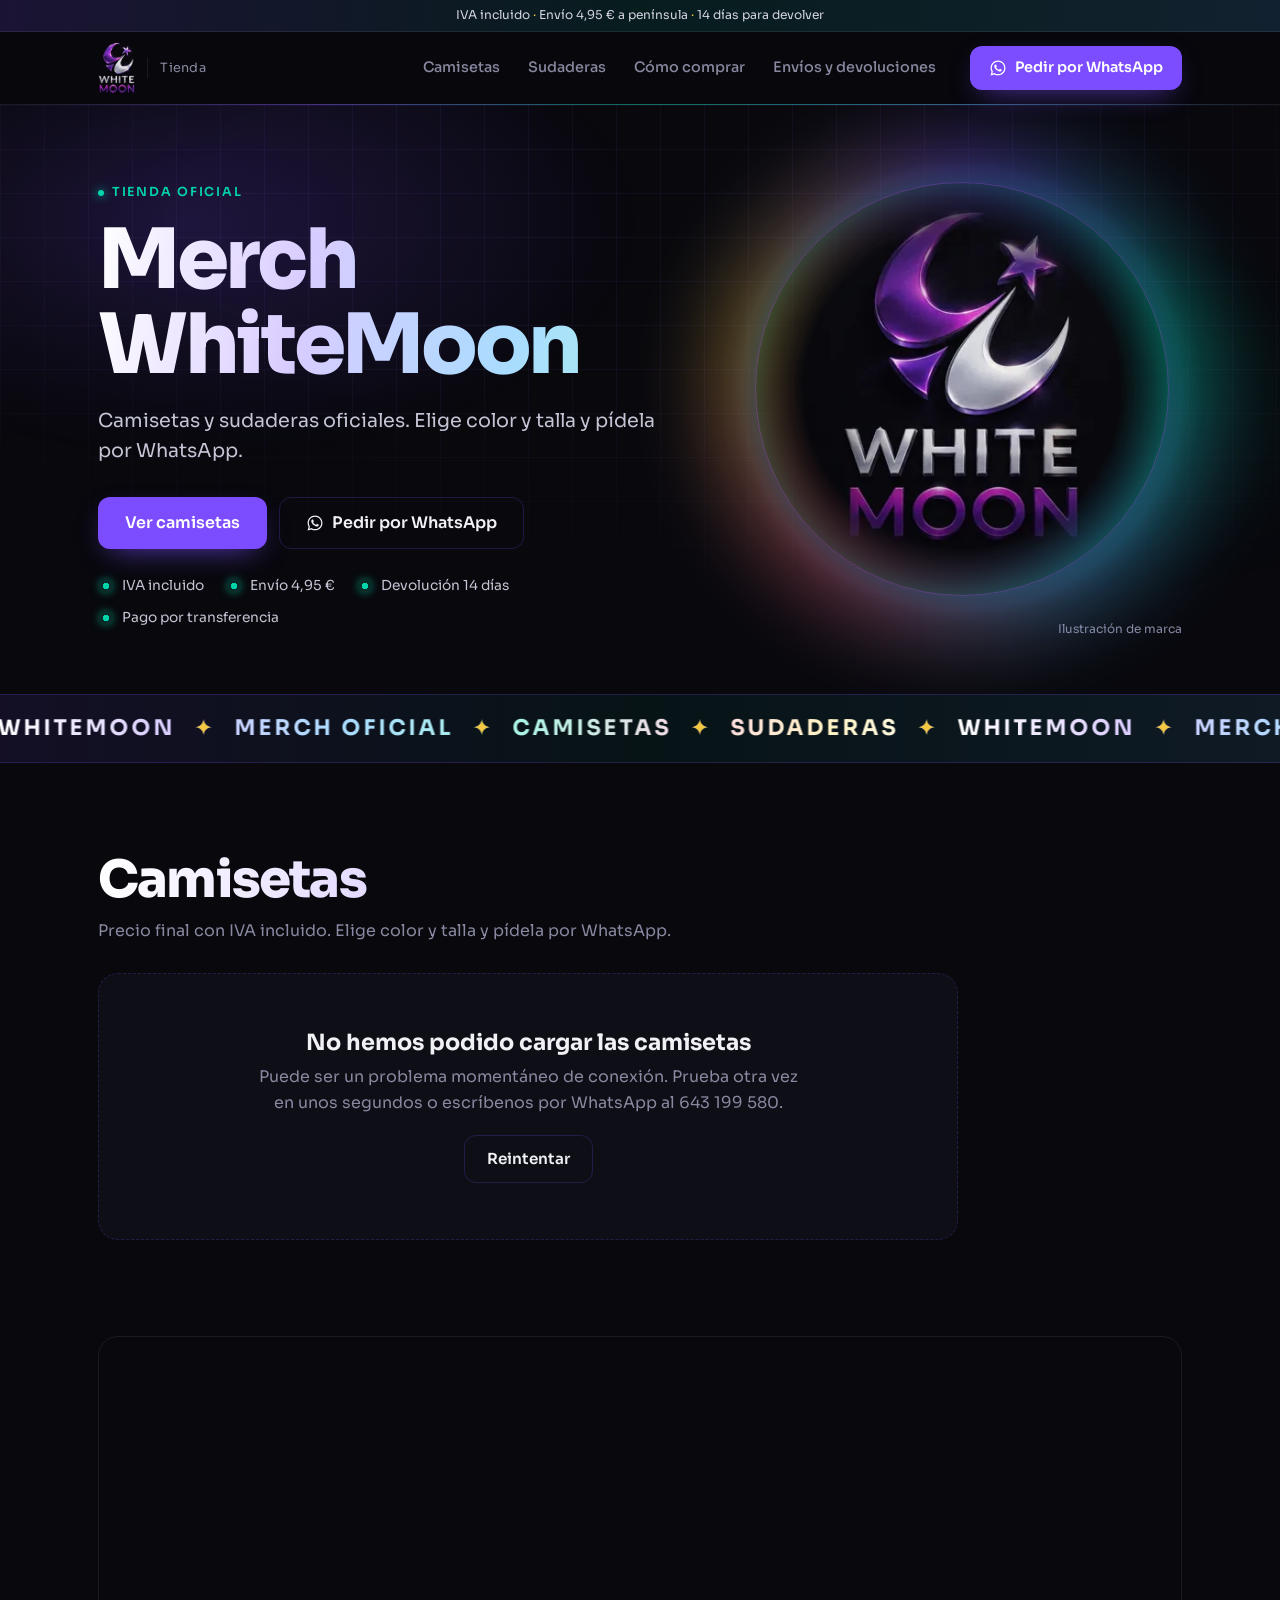
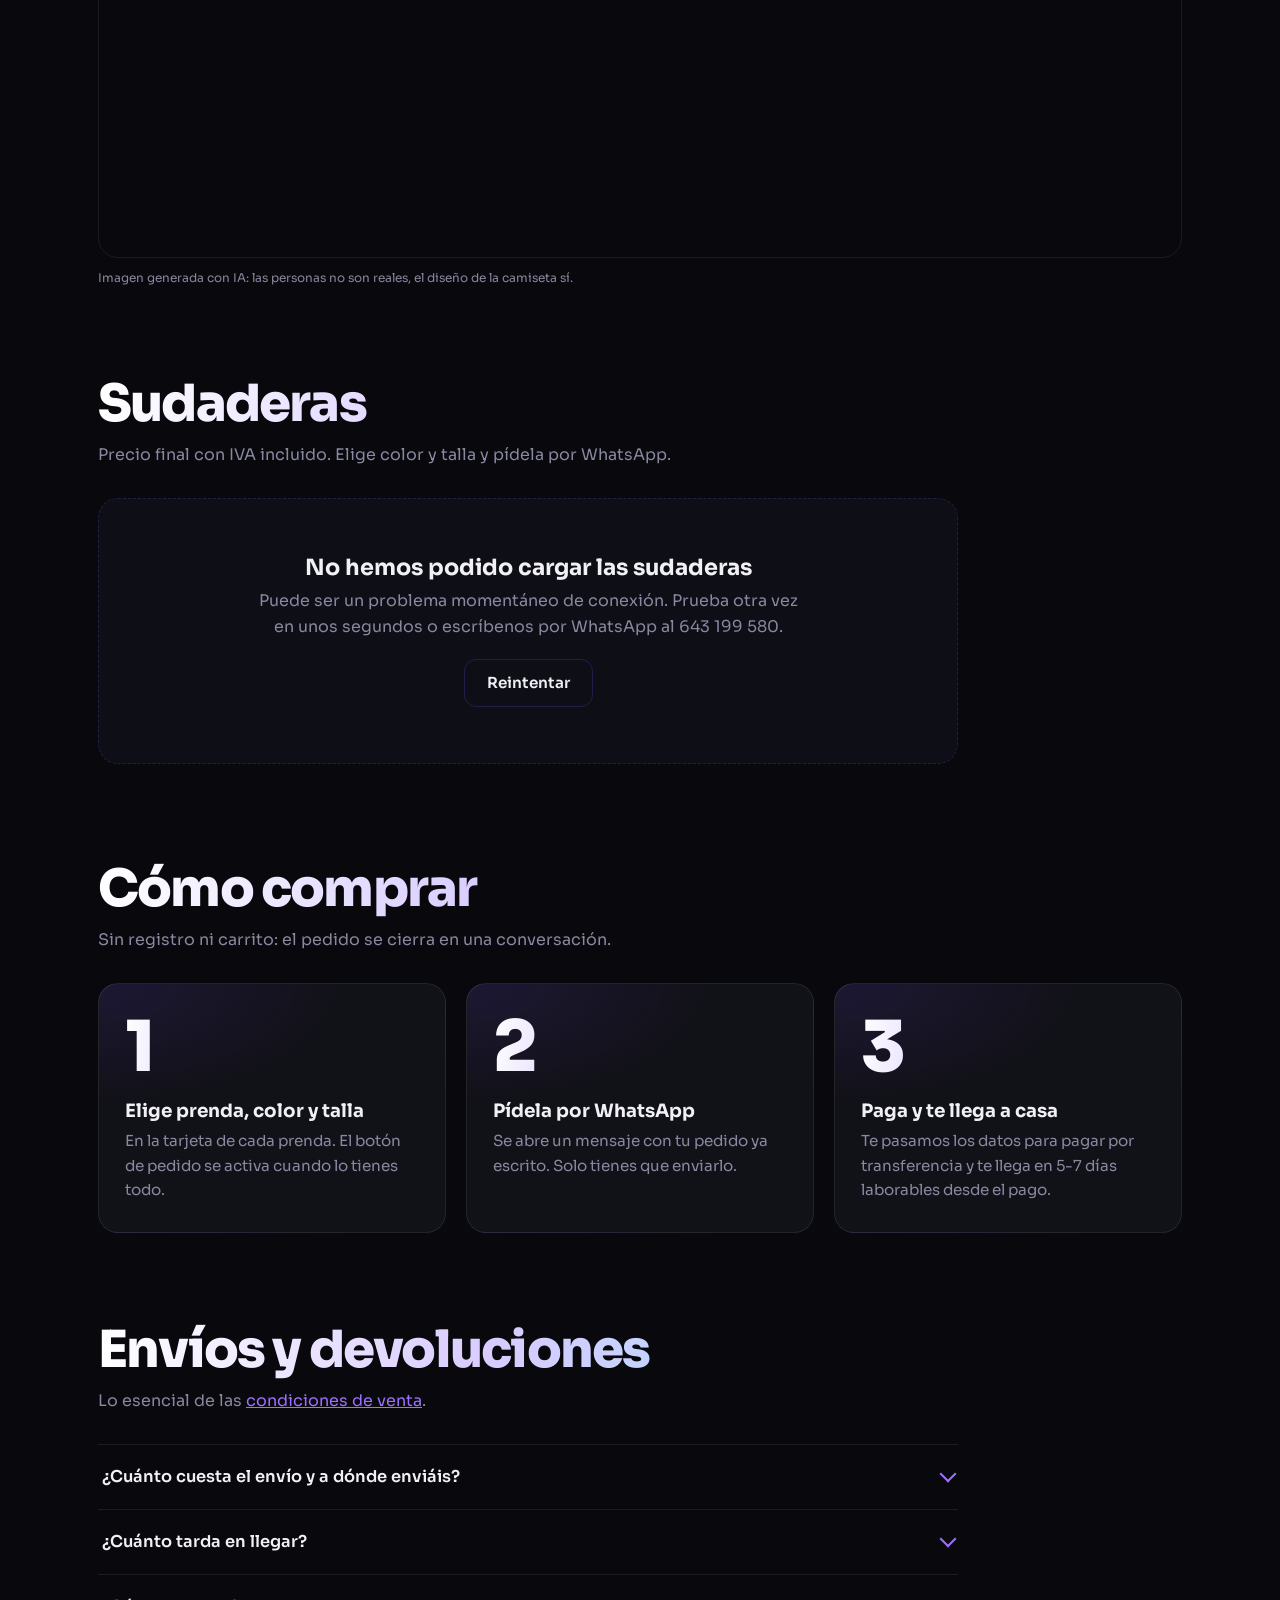
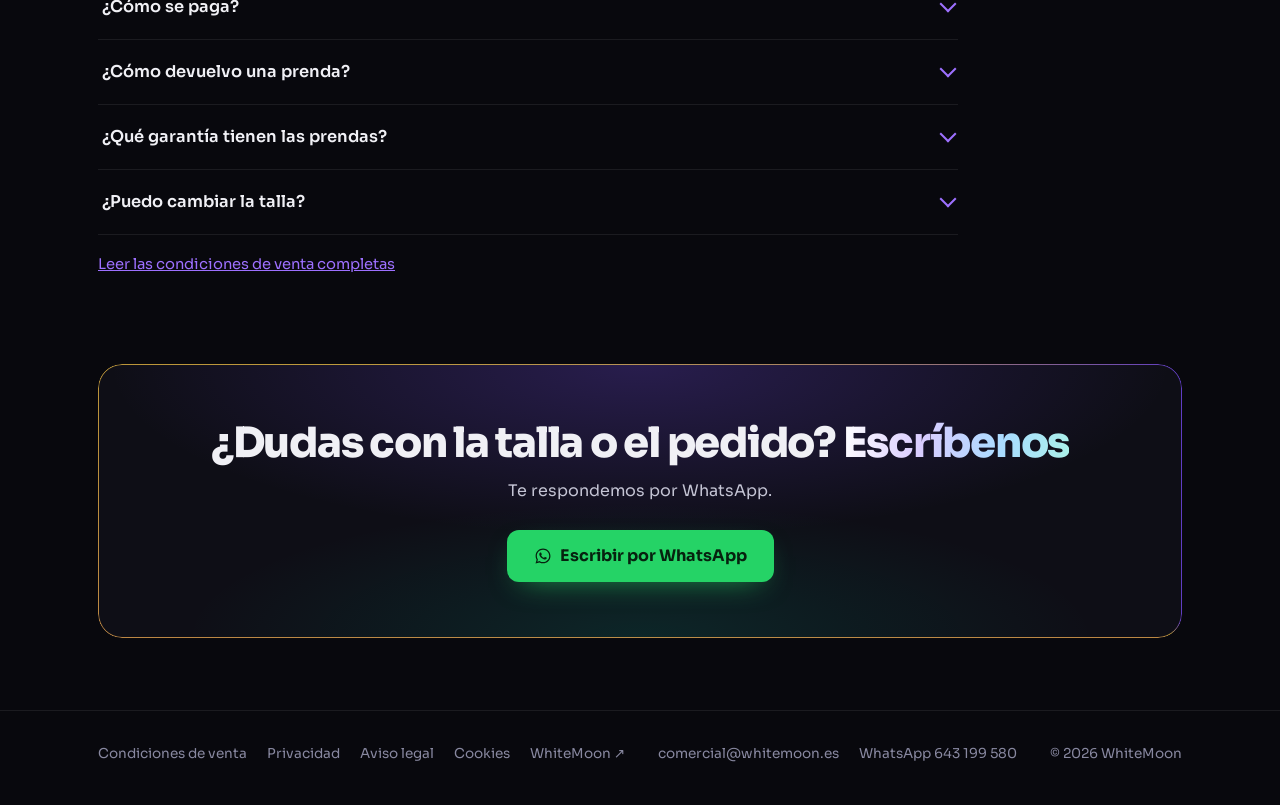
==== commit 5418f81a: "fix: catálogo a 4 columnas, un solo CTA de WhatsApp en móvil y avisos en una línea Co-Authored-By: C" ====
--- a/index.html
+++ b/index.html
@@ -109,7 +109,7 @@
 
 <svg class="sprite" aria-hidden="true" focusable="false"><symbol id="i-wa" viewBox="0 0 24 24"><path fill="currentColor" d="M12.04 2C6.58 2 2.13 6.45 2.13 11.91c0 1.75.46 3.45 1.32 4.95L2.05 22l5.25-1.38c1.45.79 3.08 1.21 4.74 1.21 5.46 0 9.91-4.45 9.91-9.91C21.95 6.45 17.5 2 12.04 2Zm0 18.15c-1.48 0-2.93-.4-4.2-1.15l-.3-.18-3.12.82.83-3.04-.2-.31a8.2 8.2 0 0 1-1.26-4.38c0-4.54 3.7-8.24 8.25-8.24 4.54 0 8.24 3.7 8.24 8.24 0 4.55-3.7 8.24-8.24 8.24Zm4.52-6.16c-.25-.12-1.47-.72-1.69-.81-.23-.08-.39-.12-.56.12-.16.25-.64.81-.78.97-.14.17-.29.19-.54.06-.25-.12-1.05-.39-1.99-1.23-.74-.66-1.23-1.47-1.38-1.72-.14-.25-.02-.38.11-.51.11-.11.25-.29.37-.43.13-.15.17-.25.25-.42.08-.17.04-.31-.02-.43-.06-.12-.56-1.34-.76-1.84-.2-.48-.41-.42-.56-.43h-.48c-.17 0-.43.06-.66.31-.22.25-.86.85-.86 2.07 0 1.22.89 2.4 1.01 2.56.12.17 1.75 2.67 4.23 3.74.59.26 1.05.41 1.41.52.59.19 1.13.16 1.56.1.48-.07 1.47-.6 1.67-1.18.21-.58.21-1.07.14-1.18-.06-.1-.22-.16-.47-.28Z"/></symbol></svg>
 
-<p class="avisos"><span>IVA incluido</span> <span aria-hidden="true">·</span> <span>Envío <span data-cfg="envio">4,95 €</span> a península</span> <span aria-hidden="true">·</span> <span><span data-cfg="devolucion">14</span> días para devolver</span></p>
+<p class="avisos"><span class="avisos-largo">IVA incluido <span aria-hidden="true">·</span> Envío <span data-cfg="envio">4,95 €</span> a península <span aria-hidden="true">·</span> <span data-cfg="devolucion">14</span> días para devolver</span><span class="avisos-corto">IVA incl. <span aria-hidden="true">·</span> Envío <span data-cfg="envio">4,95 €</span> <span aria-hidden="true">·</span> Devolución <span data-cfg="devolucion">14</span> días</span></p>
 
 <header class="nav" id="nav">
   <div class="wrap nav-in">
@@ -144,7 +144,7 @@
         <p class="hero-sub">Camisetas y sudaderas oficiales. Elige color y talla y pídela por WhatsApp.</p>
         <div class="hero-btns">
           <a class="btn btn-p btn-lg" href="#camisetas">Ver camisetas</a>
-          <a class="btn btn-ghost btn-lg" data-cfg-wa="Hola, quiero información sobre el merch de WhiteMoon" href="https://wa.me/34643199580?text=Hola%2C%20quiero%20informaci%C3%B3n%20sobre%20el%20merch%20de%20WhiteMoon" target="_blank" rel="noopener"><svg aria-hidden="true" focusable="false"><use href="#i-wa"/></svg>Pedir por WhatsApp</a>
+          <a class="btn btn-ghost btn-lg hero-wa" data-cfg-wa="Hola, quiero información sobre el merch de WhiteMoon" href="https://wa.me/34643199580?text=Hola%2C%20quiero%20informaci%C3%B3n%20sobre%20el%20merch%20de%20WhiteMoon" target="_blank" rel="noopener"><svg aria-hidden="true" focusable="false"><use href="#i-wa"/></svg>Pedir por WhatsApp</a>
         </div>
         <ul class="confianza">
           <li>IVA incluido</li>
@@ -178,7 +178,7 @@
       <p>Precio final con IVA incluido. Elige color y talla y pídela por WhatsApp.</p>
     </header>
     <div class="estado" data-estado="camiseta" role="status" aria-live="polite">
-      <div class="skeleton" aria-hidden="true"><span></span><span></span></div>
+      <div class="skeleton" aria-hidden="true"><span></span><span></span><span></span><span></span></div>
       <p class="sr-only">Cargando camisetas…</p>
     </div>
     <ul class="rejilla" data-cat="camiseta" hidden></ul>
@@ -202,7 +202,7 @@
       <p>Precio final con IVA incluido. Elige color y talla y pídela por WhatsApp.</p>
     </header>
     <div class="estado" data-estado="sudadera" role="status" aria-live="polite">
-      <div class="skeleton" aria-hidden="true"><span></span><span></span></div>
+      <div class="skeleton" aria-hidden="true"><span></span><span></span><span></span><span></span></div>
       <p class="sr-only">Cargando sudaderas…</p>
     </div>
     <ul class="rejilla" data-cat="sudadera" hidden></ul>
--- a/assets/tienda.css
+++ b/assets/tienda.css
@@ -33,7 +33,8 @@
 /* 0 · Barra de avisos */
 .avisos{display:flex;flex-wrap:wrap;justify-content:center;gap:2px 10px;padding:7px 16px;font-size:.76rem;line-height:1.4;color:#d4d4e2;text-align:center;
   background:linear-gradient(90deg,rgba(124,77,255,.16),rgba(0,212,170,.10),rgba(77,184,255,.14));border-bottom:1px solid var(--border-soft)}
-.avisos>span[aria-hidden]{color:var(--gold)}
+.avisos>span>span[aria-hidden]{color:var(--gold)}
+.avisos-corto{display:none}
 
 /* 2 · Hero */
 .hero{position:relative;isolation:isolate;overflow:hidden;padding:64px 0 56px}
@@ -86,8 +87,9 @@
 .rv.rv-in{animation:aparece .8s var(--ease) both}
 
 /* 4 y 6 · Rejilla de prendas */
-.rejilla{list-style:none;display:grid;grid-template-columns:repeat(2,minmax(0,1fr));gap:28px}
-@media (min-width:601px){.rejilla,.skeleton{max-width:860px}}
+/* Columnas: 4 (≥1100) · 3 (901–1099) · 2 (601–900) · 1 (≤600). El skeleton sigue el mismo patrón. */
+.rejilla,.skeleton{display:grid;grid-template-columns:repeat(4,minmax(0,1fr));gap:20px}
+.rejilla{list-style:none}
 .prenda{--mx:50%;--my:30%;position:relative;isolation:isolate;background:var(--card);border:1px solid var(--border-soft);border-radius:20px;overflow:hidden;display:flex;flex-direction:column;min-width:0;
   transition:transform .45s var(--ease),border-color .3s var(--ease),box-shadow .45s var(--ease)}
 .prenda::before{content:"";position:absolute;inset:0;border-radius:inherit;padding:1px;pointer-events:none;z-index:3;background:var(--iris) 0 0/200% 200%;
@@ -116,21 +118,21 @@
 .puntos button[aria-current="true"]::before{background:#fff;transform:scale(1.3)}
 .ia{position:absolute;z-index:4;left:10px;top:10px;right:10px;width:fit-content;max-width:calc(100% - 20px);font-size:.72rem;line-height:1.35;padding:6px 10px;border-radius:8px;background:rgba(8,8,13,.8);border:1px solid rgba(255,255,255,.14);color:var(--text)}
 
-.cuerpo{position:relative;z-index:1;padding:22px 22px 24px;display:flex;flex-direction:column;gap:16px;flex:1}
-.nombre{font-size:1.2rem;font-weight:700;letter-spacing:-.01em}
+.cuerpo{position:relative;z-index:1;padding:18px 18px 20px;display:flex;flex-direction:column;gap:12px;flex:1}
+.nombre{font-size:1.05rem;line-height:1.25;font-weight:700;letter-spacing:-.01em}
 .desc{color:var(--muted);font-size:.92rem;margin-top:-8px;white-space:pre-line}
 .desc:empty{display:none}
 .precio{display:flex;align-items:baseline;gap:10px;flex-wrap:wrap}
-.precio strong{font-size:2rem;font-weight:800;letter-spacing:-.03em}
+.precio strong{font-size:1.65rem;font-weight:800;letter-spacing:-.03em}
 .precio span{font-size:.8rem;color:var(--muted)}
 .opciones{border:0;min-width:0}
 .opciones legend{font-size:.8rem;color:var(--muted);margin-bottom:8px}
 .elegido:not(:empty)::before{content:": "}
 .elegido{color:var(--text)}
-.chips{display:flex;flex-wrap:wrap;gap:8px}
+.chips{display:flex;flex-wrap:wrap;gap:6px}
 .chip{position:relative}
 .chip input{position:absolute;opacity:0;inset:0;margin:0;cursor:pointer}
-.chip>span{display:inline-flex;align-items:center;justify-content:center;gap:8px;min-height:44px;min-width:52px;padding:0 16px;border-radius:999px;border:1px solid var(--border-soft);background:var(--card2);font-size:.88rem;font-weight:600;transition:border-color .15s,background-color .15s,box-shadow .15s}
+.chip>span{display:inline-flex;align-items:center;justify-content:center;gap:8px;min-height:44px;min-width:44px;padding:0 12px;border-radius:999px;border:1px solid var(--border-soft);background:var(--card2);font-size:.88rem;font-weight:600;transition:border-color .15s,background-color .15s,box-shadow .15s}
 .chip input:hover+span{border-color:var(--border)}
 .chip input:checked+span{border-color:var(--p2);background:rgba(124,77,255,.2);box-shadow:0 0 18px -6px rgba(157,112,255,.8)}
 .chip input:focus-visible+span{outline:2px solid var(--g);outline-offset:2px}
@@ -139,15 +141,14 @@
 .muestra{width:28px;height:28px;border-radius:50%;box-shadow:inset 0 0 0 1px rgba(255,255,255,.18)}
 .muestra.oscura{box-shadow:inset 0 0 0 1px rgba(255,255,255,.4)}
 .chip-color input:checked+span{background:transparent;border-color:transparent;box-shadow:0 0 0 2px var(--bg),0 0 0 4px var(--p2),0 0 18px -2px rgba(157,112,255,.8)}
-.btn-wa{margin-top:auto;width:100%;background:var(--wa);color:#06220f;font-weight:700}
+.btn-wa{margin-top:auto;width:100%;padding:0 12px;white-space:nowrap;background:var(--wa);color:#06220f;font-weight:700}
 .btn-wa:hover{background:#2fe277;color:#06220f}
 .btn-wa[aria-disabled="true"]{background:var(--card2);color:var(--muted);border-color:var(--border-soft);opacity:1}
 .aviso-sel{font-size:.8rem;color:var(--muted);min-height:1.2em;margin-top:-8px}
 
 /* Estados */
 .estado{padding:0 0 8px}
-.skeleton{display:grid;grid-template-columns:repeat(2,minmax(0,1fr));gap:28px}
-.skeleton span{display:block;aspect-ratio:1/1.72;border-radius:20px;background:linear-gradient(100deg,var(--card) 40%,var(--card2) 50%,var(--card) 60%) 0 0/200% 100%;animation:brillo 1.4s linear infinite}
+.skeleton span{display:block;aspect-ratio:1/2.5;border-radius:20px;background:linear-gradient(100deg,var(--card) 40%,var(--card2) 50%,var(--card) 60%) 0 0/200% 100%;animation:brillo 1.4s linear infinite}
 @keyframes brillo{to{background-position:-200% 0}}
 .mensaje{text-align:center;padding:56px 20px;border:1px dashed var(--border);border-radius:20px;background:var(--bg2);max-width:860px}
 .mensaje h3{font-size:1.4rem;font-weight:700}
@@ -204,10 +205,16 @@
 /* Barra fija de WhatsApp (móvil) */
 .barra-wa{display:none}
 
+@media (max-width:1099px){
+  .rejilla,.skeleton{grid-template-columns:repeat(3,minmax(0,1fr))}
+  .skeleton span:nth-child(n+4){display:none}
+}
 @media (max-width:900px){
   .hero{padding:44px 0 44px}
   .hero-grid{grid-template-columns:minmax(0,1fr) minmax(0,320px);gap:24px 28px}
-  .rejilla,.skeleton{gap:20px}
+  .rejilla,.skeleton{grid-template-columns:repeat(2,minmax(0,1fr))}
+  .skeleton span:nth-child(n+3){display:none}
+  .skeleton span{aspect-ratio:1/2.1}
   .pasos{grid-template-columns:1fr;max-width:620px}
   .paso{display:grid;grid-template-columns:auto 1fr;column-gap:20px;align-items:start}
   .paso-n{grid-row:span 2;font-size:3.6rem}
@@ -221,9 +228,14 @@
   .hero-fig{justify-self:center;max-width:240px;order:-1}
   .hero-fig figcaption{text-align:center}
   .hero-btns .btn{flex:1 1 100%}
+  .hero-btns .hero-wa{display:none}
+  .avisos{flex-wrap:nowrap;white-space:nowrap;padding:7px 12px}
+  .avisos-largo{display:none}
+  .avisos-corto{display:inline}
   .confianza{gap:10px 16px;font-size:.82rem}
   .rejilla,.skeleton{grid-template-columns:1fr}
   .skeleton span:nth-child(n+2){display:none}
+  .skeleton span{aspect-ratio:1/1.95}
   .cuerpo{padding:18px 16px 20px}
   .sec{padding-top:60px}
   .modelos-marco{border-radius:14px}
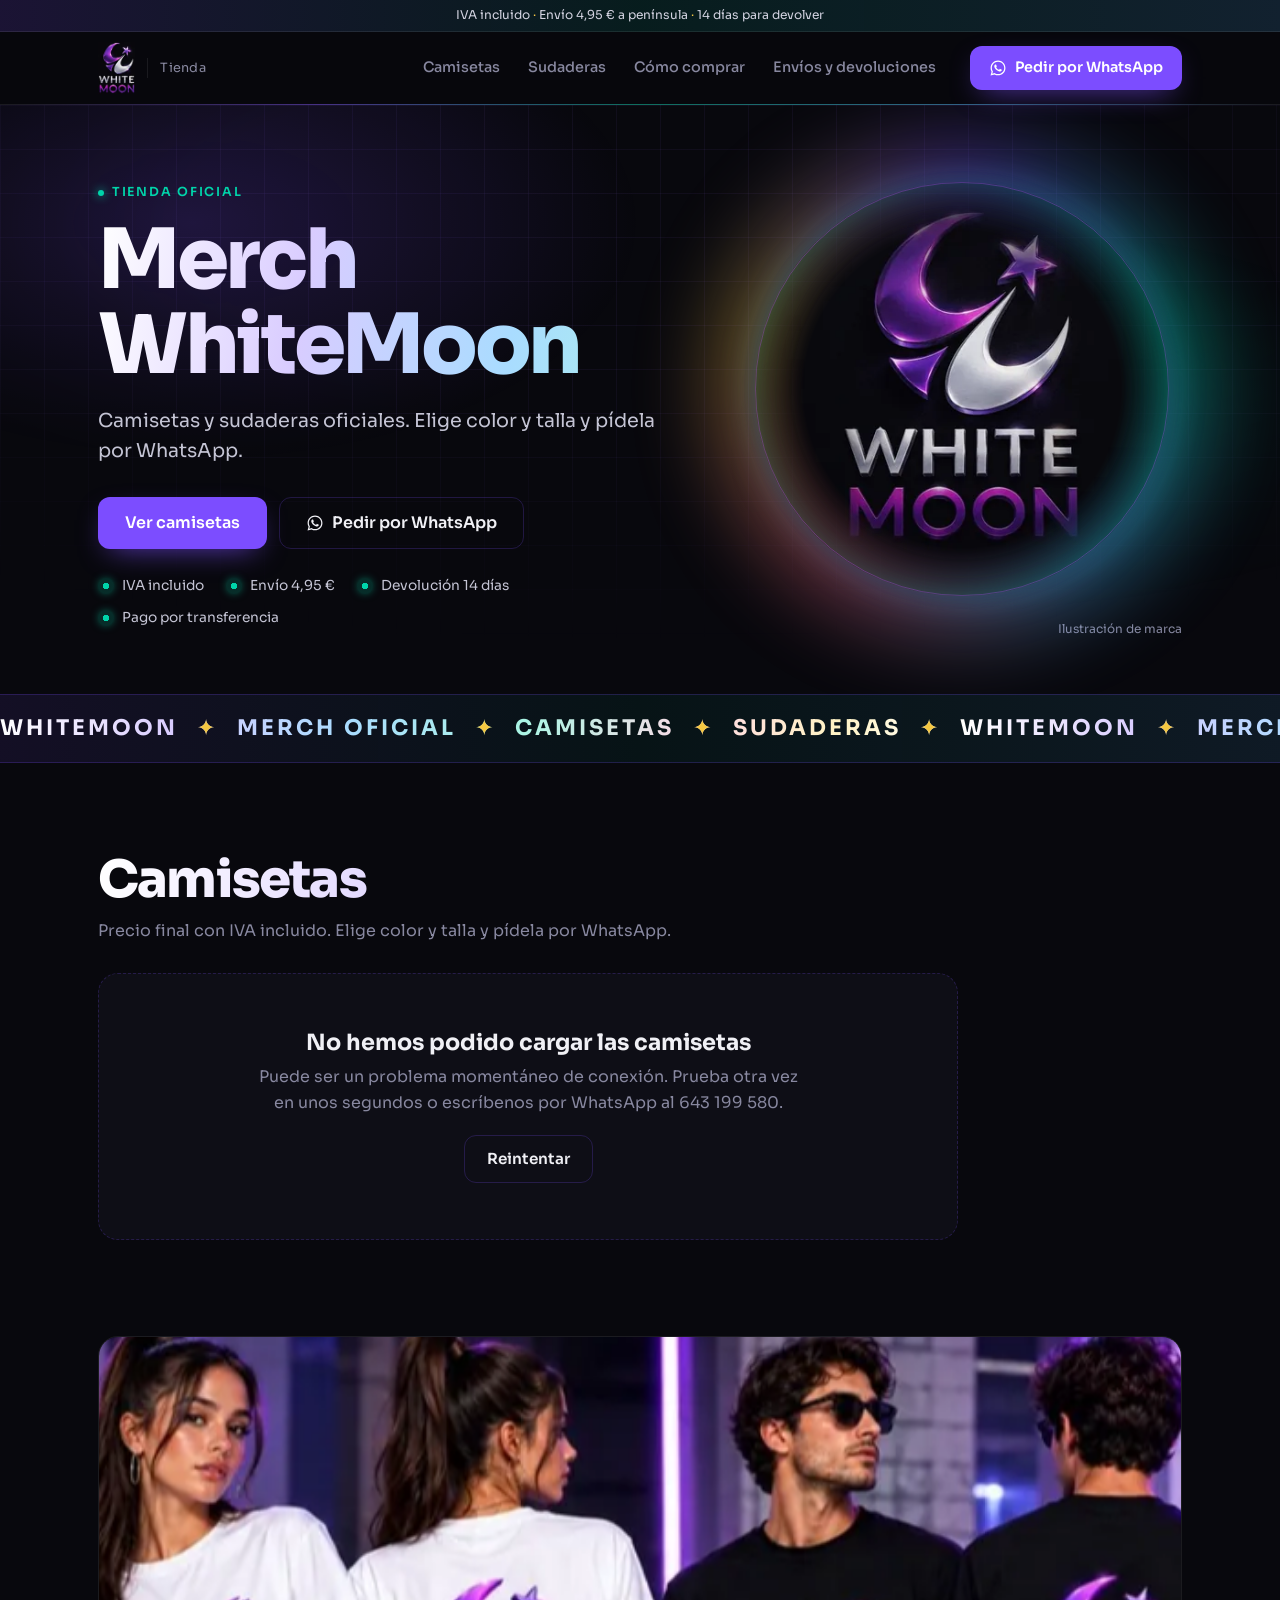
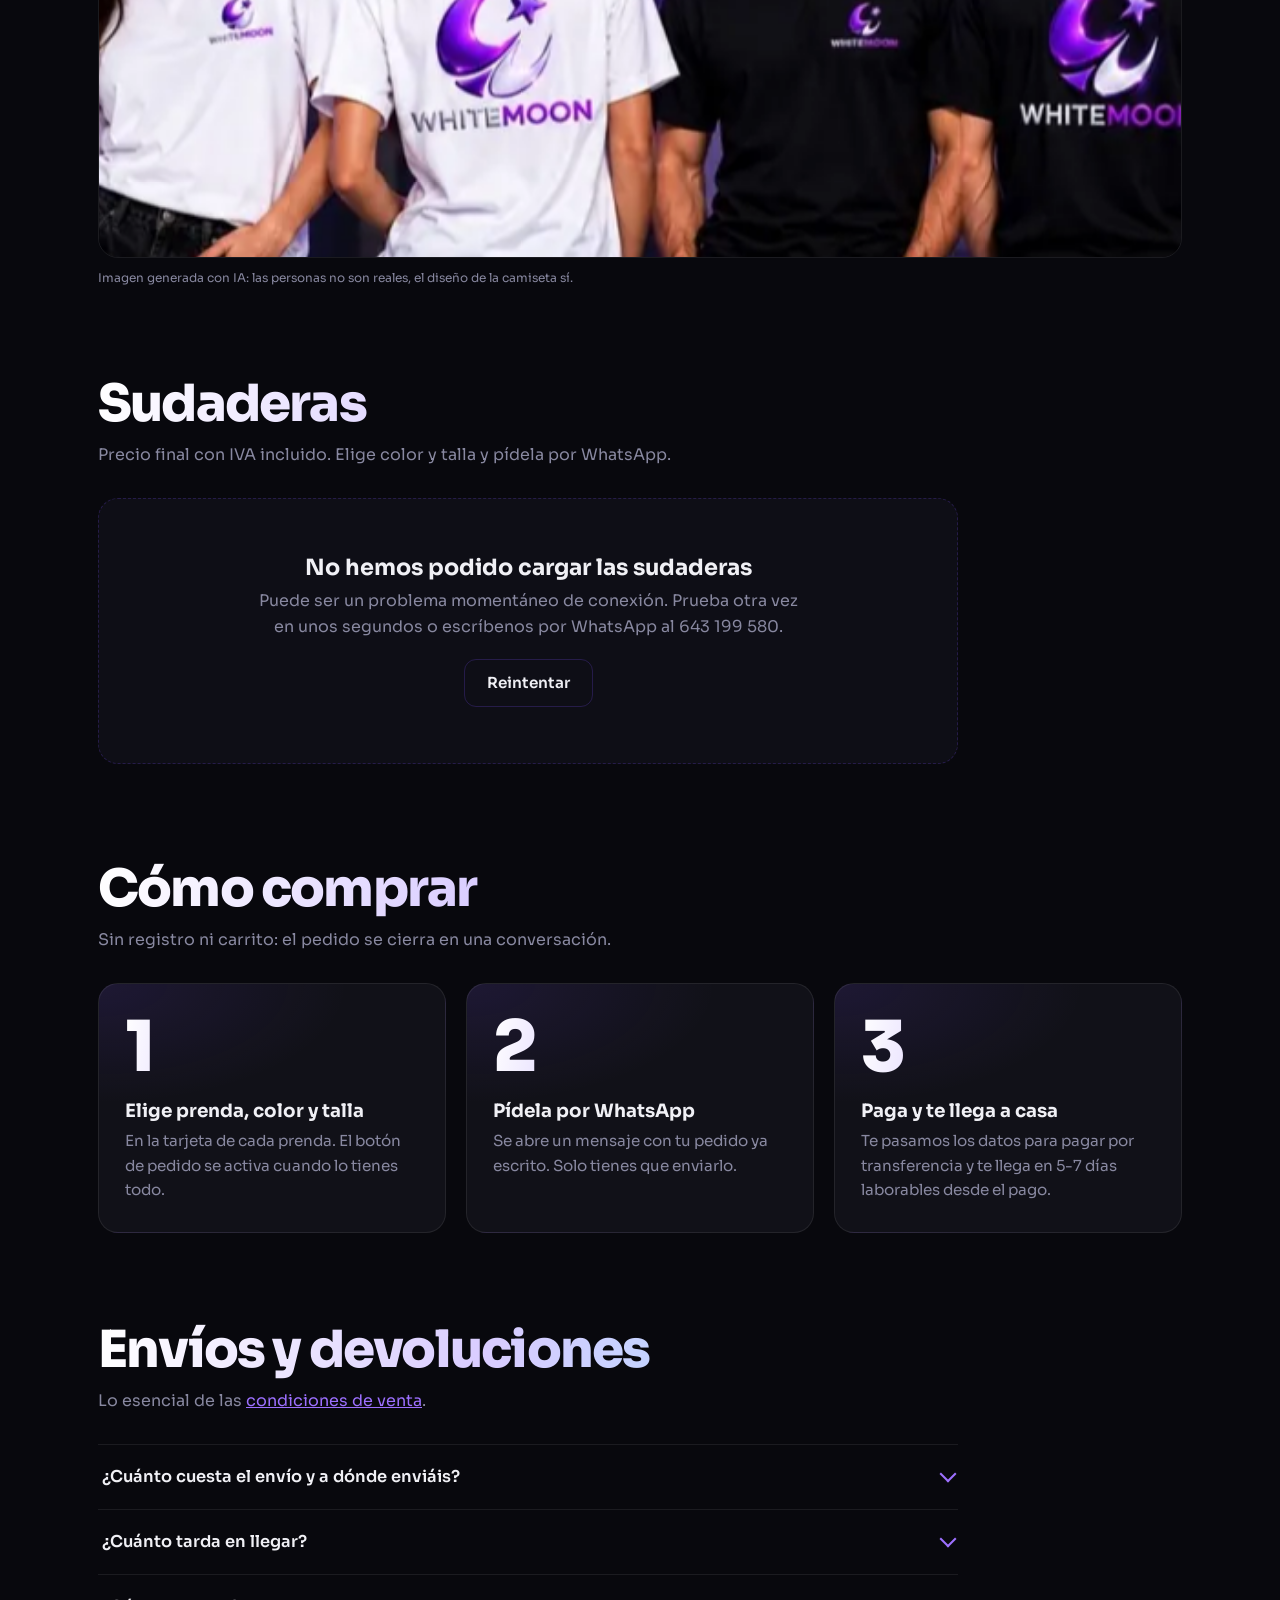
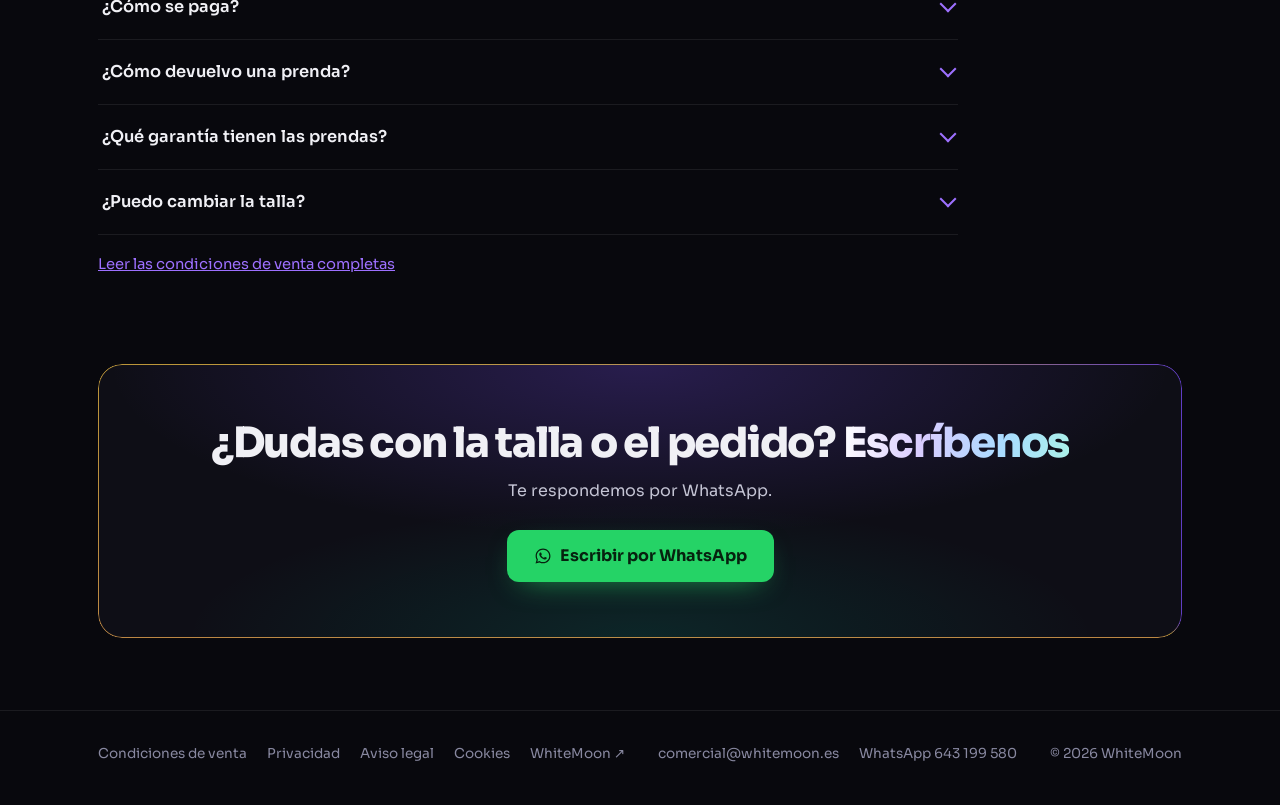
==== commit 92ecca96: "fix: aviso de IA como pie bajo la foto en las tarjetas Co-Authored-By: Claude Opus 5.5 <noreply@anth" ====
--- a/index.html
+++ b/index.html
@@ -289,8 +289,8 @@
       <button class="flecha ant" type="button" aria-label="Foto anterior" hidden>‹</button>
       <button class="flecha sig" type="button" aria-label="Foto siguiente" hidden>›</button>
       <div class="puntos" hidden></div>
-      <p class="ia" hidden>Modelos generados con IA · la prenda es real</p>
-    </div>
+    </div>
+    <p class="ia" hidden>Modelos generados con IA · la prenda es real</p>
     <div class="cuerpo">
       <h3 class="nombre"></h3>
       <p class="desc"></p>
--- a/assets/tienda.css
+++ b/assets/tienda.css
@@ -116,9 +116,12 @@
 .puntos button{width:24px;height:24px;border:0;background:none;cursor:pointer;display:grid;place-items:center}
 .puntos button::before{content:"";width:7px;height:7px;border-radius:50%;background:rgba(255,255,255,.45);transition:background-color .2s,transform .2s var(--ease)}
 .puntos button[aria-current="true"]::before{background:#fff;transform:scale(1.3)}
-.ia{position:absolute;z-index:4;left:10px;top:10px;right:10px;width:fit-content;max-width:calc(100% - 20px);font-size:.72rem;line-height:1.35;padding:6px 10px;border-radius:8px;background:rgba(8,8,13,.8);border:1px solid rgba(255,255,255,.14);color:var(--text)}
-
-.cuerpo{position:relative;z-index:1;padding:18px 18px 20px;display:flex;flex-direction:column;gap:12px;flex:1}
+/* Aviso de IA: pie bajo la foto, no encima */
+.ia{position:relative;z-index:1;display:flex;align-items:baseline;gap:7px;padding:8px 18px 0;font-size:.72rem;line-height:1.3;color:var(--muted)}
+.ia::before{content:"";flex:none;width:6px;height:6px;border-radius:50%;background:var(--p2);box-shadow:0 0 8px rgba(157,112,255,.8);transform:translateY(-1px)}
+.ia+.cuerpo{padding-top:10px}
+
+.cuerpo{position:relative;z-index:1;padding:18px 18px 20px;display:flex;flex-direction:column;gap:10px;flex:1}
 .nombre{font-size:1.05rem;line-height:1.25;font-weight:700;letter-spacing:-.01em}
 .desc{color:var(--muted);font-size:.92rem;margin-top:-8px;white-space:pre-line}
 .desc:empty{display:none}
@@ -126,7 +129,7 @@
 .precio strong{font-size:1.65rem;font-weight:800;letter-spacing:-.03em}
 .precio span{font-size:.8rem;color:var(--muted)}
 .opciones{border:0;min-width:0}
-.opciones legend{font-size:.8rem;color:var(--muted);margin-bottom:8px}
+.opciones legend{font-size:.8rem;color:var(--muted);margin-bottom:6px}
 .elegido:not(:empty)::before{content:": "}
 .elegido{color:var(--text)}
 .chips{display:flex;flex-wrap:wrap;gap:6px}
